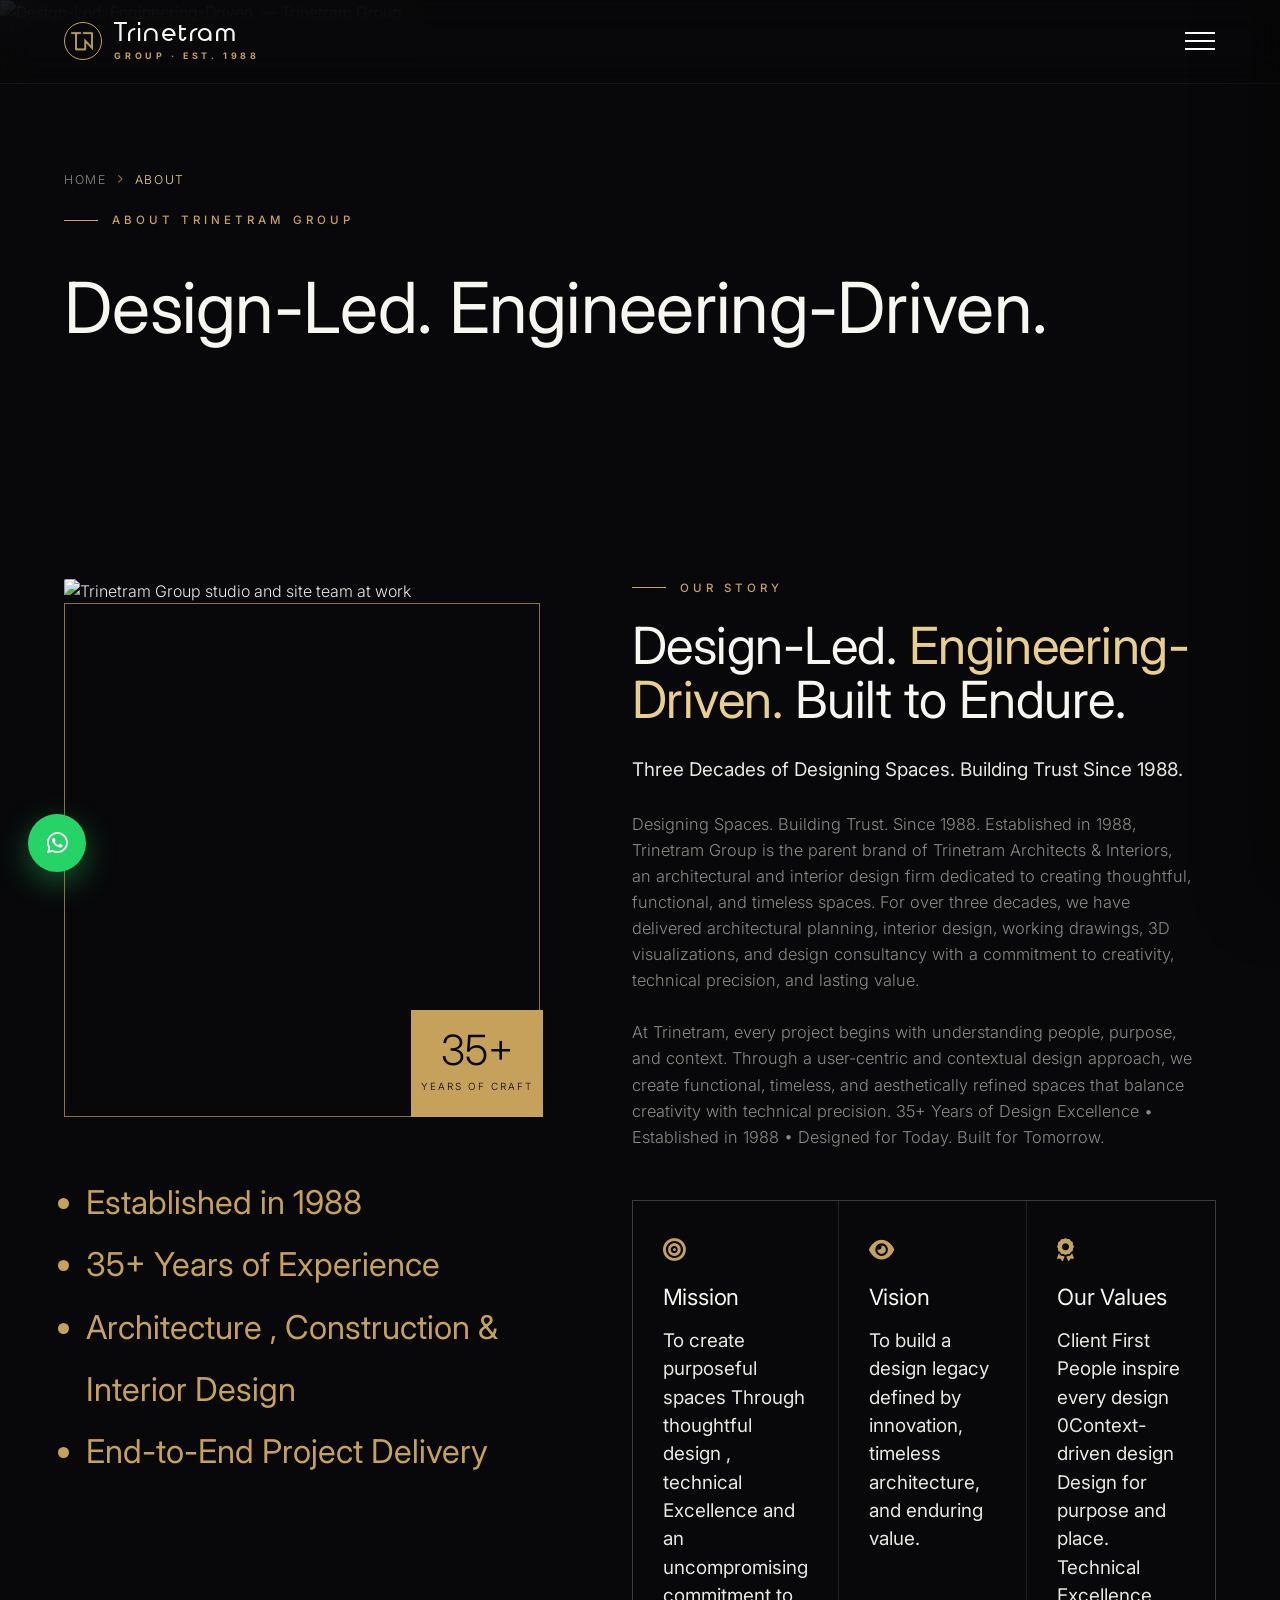
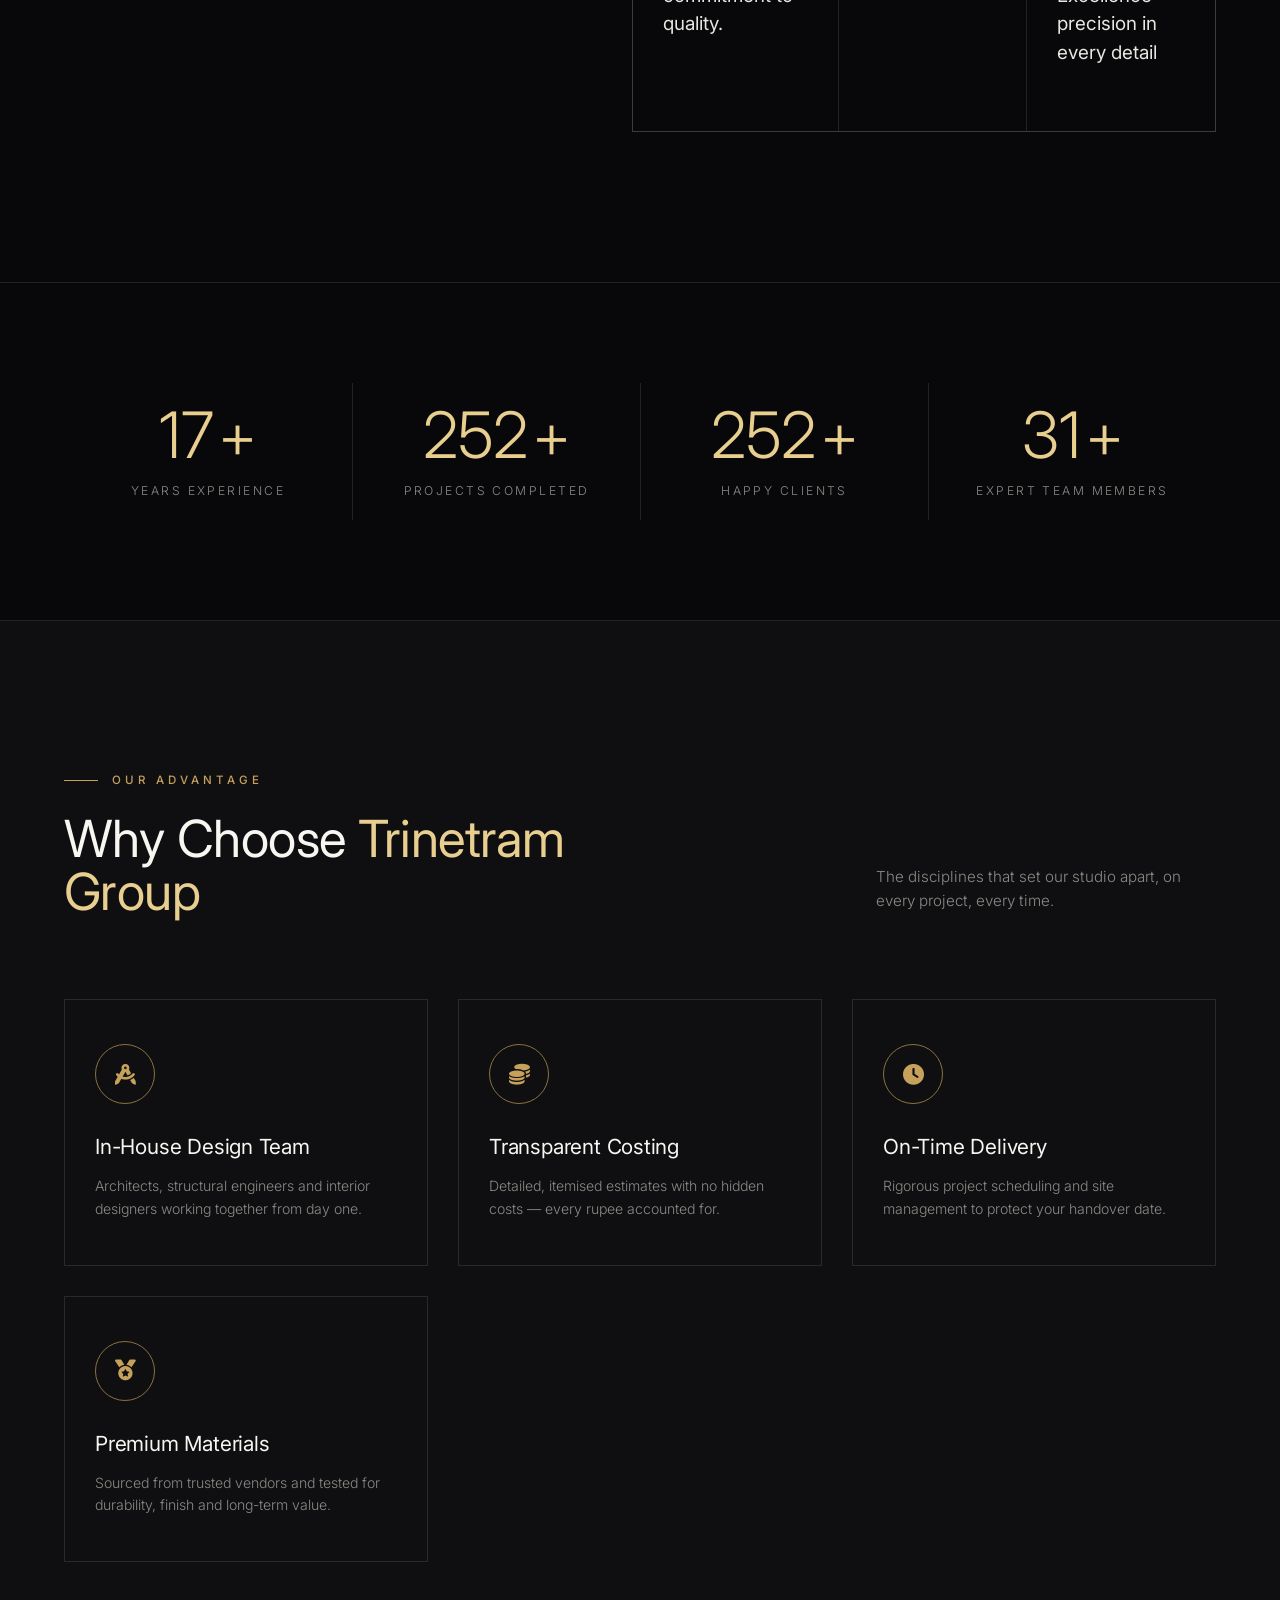
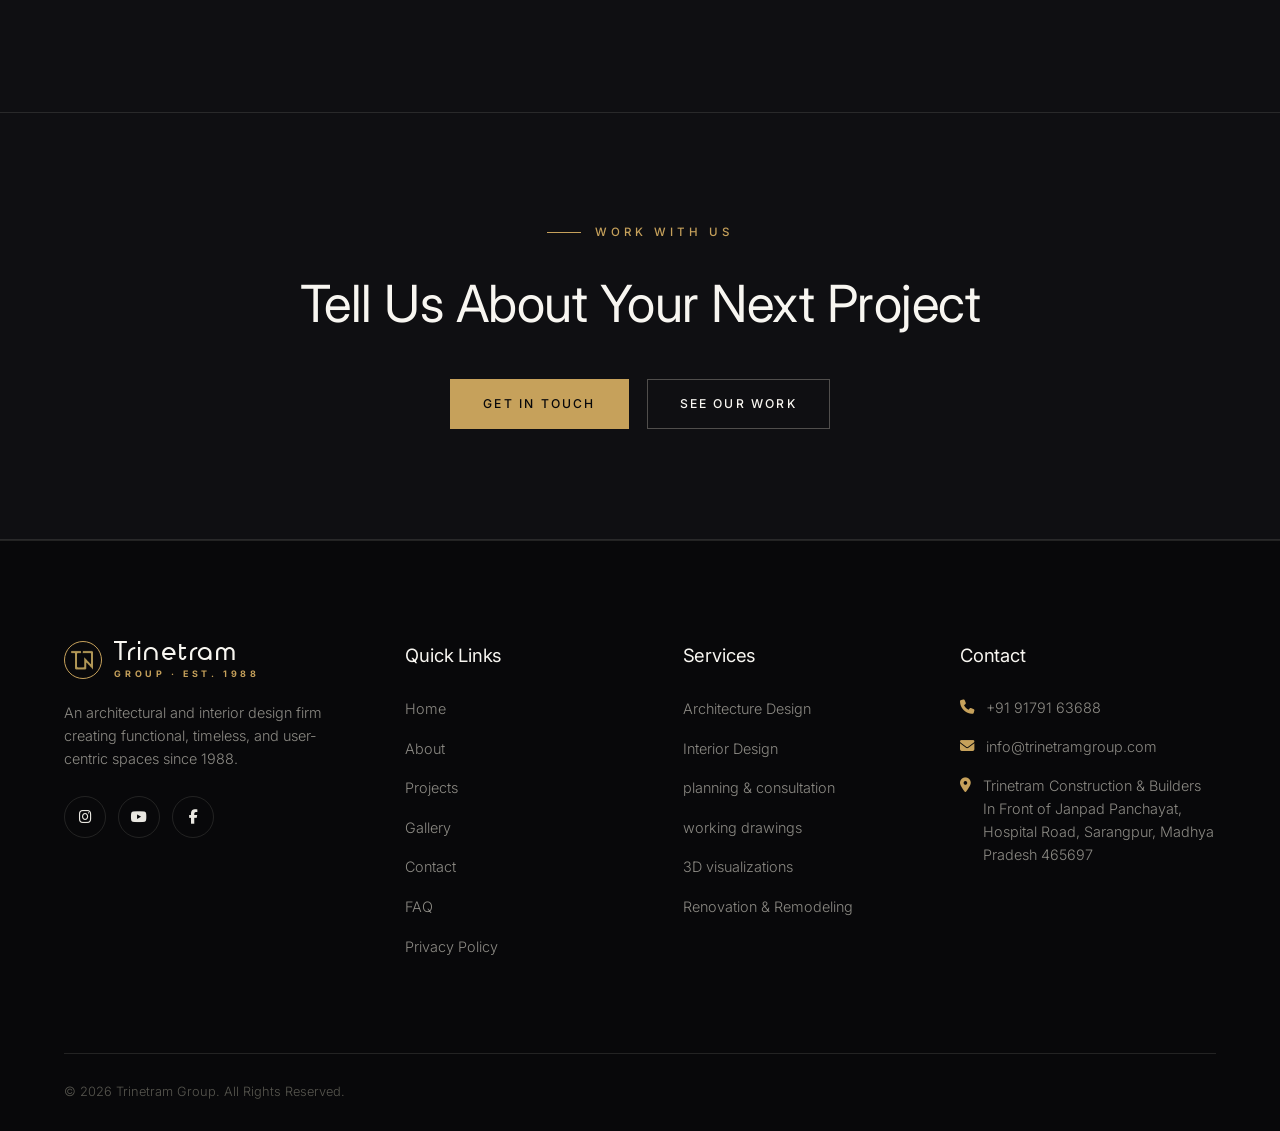
==== about.html @ c76ca91e "Add files via upload" ====
<!DOCTYPE html>
<html lang="en">
<head>
<meta charset="UTF-8">
<meta name="viewport" content="width=device-width, initial-scale=1.0">
<title>About Us — Trinetram Group</title>
<meta name="description" content="Learn about Trinetram Group's story, mission and vision — a design-build studio delivering architecture, construction and interiors across India since 1990.">
<link rel="canonical" href="https://www.trinetramgroup.com/about.html">
<link rel="preconnect" href="https://fonts.googleapis.com">
<link rel="preconnect" href="https://fonts.gstatic.com" crossorigin>
<link href="https://fonts.googleapis.com/css2?family=Inter:wght@300;400;500;600;700&display=swap" rel="stylesheet">
<link rel="stylesheet" href="https://cdnjs.cloudflare.com/ajax/libs/font-awesome/6.5.1/css/all.min.css">
<link rel="icon" type="image/png" href="images/Trinetram favicon.png">
<link rel="stylesheet" href="css/style.css">
</head>
<body>

<div class="progress-bar" id="progressBar"></div>

<!-- LOADER -->
<div id="loader">
  <div class="loader-mark"><img src="images/trinetram-logo.png" alt="Trinetram Group"></div>
  <div class="loader-bar"></div>
</div>

<!-- HEADER: logo + single burger only, per site navigation spec -->
<header id="header">
  <div class="container nav-wrap">
    <a href="index.html" class="logo">
      <span class="logo-mark"><img src="images/trinetram-logo.png" alt="Trinetram Group logo"></span>
      <span class="logo-text">Trinetram<span>Group &middot; Est. 1988</span></span>
    </a>

    <button class="burger" id="burger" aria-label="Open Menu" aria-controls="mobileSidebar" aria-expanded="false">
      <span></span><span></span><span></span>
    </button>
  </div>
</header>

<!-- RIGHT-SIDE SIDEBAR NAVIGATION (single system, used on every page) -->
<div class="sidebar-overlay" id="sidebarOverlay"></div>

<aside class="mobile-sidebar" id="mobileSidebar" aria-hidden="true">
  <div class="sidebar-header">
    <span class="sidebar-title">MENU</span>
    <button class="sidebar-close" id="sidebarClose" aria-label="Close Menu">&times;</button>
  </div>

  <nav class="sidebar-nav">
    <a href="index.html"><span>01</span>Home</a>
    <a href="about.html" class="active"><span>02</span>About</a>
    <a href="services.html"><span>03</span>Services</a>
    <a href="projects.html"><span>04</span>Projects</a>
    <a href="gallery.html"><span>05</span>Gallery</a>
    <a href="contact.html"><span>06</span>Contact</a>
  </nav>
  <li class="payment-menu-item">
    <button class="sidebar-pay-btn" onclick="openPaymentModal()">
        <span class="pay-icon">💳</span>

        <span class="pay-content">
            <strong>Pay Advance</strong>
        </span>

        <span class="pay-arrow">→</span>
    </button>
</li>

  <div class="sidebar-footer">
    <a href="tel:+919179163688"><i class="fa-solid fa-phone"></i> Call Us</a>
    <a href="https://wa.me/919179163688" target="_blank" rel="noopener"><i class="fa-brands fa-whatsapp"></i> WhatsApp</a>
    <div class="sidebar-cta">
      <a href="contact.html" class="btn btn-solid"><span>Get a Quote</span></a>
    </div>
  </div>
</aside>


<!-- PAGE BANNER -->
<section class="page-banner">
  <div class="page-banner-media"><img src="https://images.unsplash.com/photo-1600585152220-90363fe7e115?q=80&w=1800&auto=format&fit=crop" alt="Design-Led. Engineering-Driven. — Trinetram Group"></div>
  <div class="container page-banner-content">
    <div class="breadcrumb">
      <a href="index.html">Home</a> <i class="fa-solid fa-chevron-right"></i> <span class="current">About</span>
    </div>
    <div class="eyebrow">About Trinetram Group</div>
    <h1 class="page-banner-title">Design-Led. Engineering-Driven.</h1>
  </div>
</section>

<!-- ABOUT -->
<section class="about">
  <div class="container">
    <div class="about-grid">

      <!-- LEFT COLUMN -->
<div>
  <div class="about-media fade-in">
    <img src="https://images.unsplash.com/photo-1487958449943-2429e8be8625?q=80&w=1400&auto=format&fit=crop" alt="Trinetram Group studio and site team at work">
    <div class="about-media-tag">
      <span class="num">35+</span>
      <span class="lbl">Years of Craft</span>
    </div>
  </div>
<!-- ab ye box ke bahar hai, image ke neeche -->
  <div class="about-points">
    <ul>
      <li>Established in 1988</li>
      <li>35+ Years of Experience</li>
      <li>Architecture , Construction &amp;  Interior Design</li>
      <li>End-to-End Project Delivery</li>
    </ul>
  </div>
</div>

      <!-- RIGHT COLUMN : text -->
      <div class="about-copy fade-in">
        <div class="eyebrow">Our Story</div>
        <h2 class="section-title" style="margin-bottom:30px;">Design-Led. <em>Engineering-Driven.</em> Built to Endure.</h2>
        <p>Three Decades of Designing Spaces. Building Trust Since 1988.</p>
        <p>Designing Spaces. Building Trust. Since 1988.
Established in 1988, Trinetram Group is the parent brand of Trinetram Architects & Interiors, an architectural and interior design firm dedicated to creating thoughtful, functional, and timeless spaces.
For over three decades, we have delivered architectural planning, interior design, working drawings, 3D visualizations, and design consultancy with a commitment to creativity, technical precision, and lasting value.</p>
        <p>At Trinetram, every project begins with understanding people, purpose, and context. Through a user-centric and contextual design approach, we create functional, timeless, and aesthetically refined spaces that balance creativity with technical precision.
35+ Years of Design Excellence • Established in 1988 • Designed for Today. Built for Tomorrow.</p>

        <!-- yahan pehle se jo mvw-grid hai, usko chhedna nahi -->
        <div class="mvw-grid">
          <div class="mvw-card">
            <i class="fa-solid fa-bullseye"></i>
            <h4>Mission</h4>
            <p>To create purposeful spaces Through thoughtful design , technical Excellence and an uncompromising commitment to quality.</p>
          </div>
          <div class="mvw-card">
            <i class="fa-solid fa-eye"></i>
            <h4>Vision</h4>
            <p>To build a design legacy defined by innovation, timeless architecture, and enduring value.</p>
          </div>
          <div class="mvw-card">
            <i class="fa-solid fa-award"></i>
            <h4>Our Values</h4>
            <p>Client First <br>People inspire every design <br>0Context-driven design <br> Design for purpose and place. <br> Technical Excellence <br>precision in every detail</p>
          </div>
        </div>
      </div>

    </div>
  </div>
</section>
<!-- STATS -->
<section class="stats section-tight">
  <div class="container">
    <div class="stats-grid">
      <div class="stat-item"><div class="stat-num"><span class="counter" data-target="35">0</span>+</div><div class="stat-label">Years Experience</div></div>
      <div class="stat-item"><div class="stat-num"><span class="counter" data-target="500">0</span>+</div><div class="stat-label">Projects Completed</div></div>
      <div class="stat-item"><div class="stat-num"><span class="counter" data-target="500">0</span>+</div><div class="stat-label">Happy Clients</div></div>
      <div class="stat-item"><div class="stat-num"><span class="counter" data-target="65">0</span>+</div><div class="stat-label">Expert Team Members</div></div>
    </div>
  </div>
</section>


<!-- WHY CHOOSE US -->
<section class="why">
  <div class="container">
    <div class="section-head fade-in">
      <div>
        <div class="eyebrow">Our Advantage</div>
        <h2 class="section-title">Why Choose <em>Trinetram Group</em></h2>
      </div>
      <p class="section-note">The disciplines that set our studio apart, on every project, every time.</p>
    </div>
    <div class="why-grid stagger">
      <div class="why-card">
        <div class="why-icon"><i class="fa-solid fa-drafting-compass"></i></div>
        <h4>In-House Design Team</h4>
        <p>Architects, structural engineers and interior designers working together from day one.</p>
      </div>
      <div class="why-card">
        <div class="why-icon"><i class="fa-solid fa-coins"></i></div>
        <h4>Transparent Costing</h4>
        <p>Detailed, itemised estimates with no hidden costs — every rupee accounted for.</p>
      </div>
      <div class="why-card">
        <div class="why-icon"><i class="fa-solid fa-clock"></i></div>
        <h4>On-Time Delivery</h4>
        <p>Rigorous project scheduling and site management to protect your handover date.</p>
      </div>
      <div class="why-card">
        <div class="why-icon"><i class="fa-solid fa-medal"></i></div>
        <h4>Premium Materials</h4>
        <p>Sourced from trusted vendors and tested for durability, finish and long-term value.</p>
      </div>
    </div>
  </div>
</section>

<section class="cta-banner">
  <div class="container">
    <div class="eyebrow">Work With Us</div>
    <h2>Tell Us About Your Next Project</h2>
    <div class="btn-row">
      <a href="contact.html" class="btn btn-solid"><span>Get In Touch</span></a>
      <a href="projects.html" class="btn btn-ghost"><span>See Our Work</span></a>
    </div>
  </div>
</section>

<!-- FOOTER -->
<footer>
  <div class="container">
    <div class="footer-top">
      <div>
        <a href="index.html" class="logo footer-logo">
          <span class="logo-mark"><img src="images/trinetram-logo.png" alt="Trinetram Group logo"></span>
          <span class="logo-text">Trinetram<span>Group &middot; Est. 1988</span></span>
        </a>
        <div class="footer-about">
          <p>An architectural and interior design firm creating functional, timeless, and user-centric spaces since 1988.</p>
        </div>
        <div class="footer-social">
          <a href="https://instagram.com/trinetramgroup" target="_blank" class="icon-btn" aria-label="Instagram"><i class="fa-brands fa-instagram"></i></a>
          <a href="https://youtube.com/@TRINETRAMGROUP" target="_blank" class="icon-btn" aria-label="Youtube"><i class="fa-brands fa-youtube"></i></a>
          <a href="https://www.facebook.com/profile.php?id=61568954519054" target="_blank" class="icon-btn" aria-label="Facebook"><i class="fa-brands fa-facebook-f"></i></a>
        </div>
      </div>
      <div>
        <h4 class="footer-heading">Quick Links</h4>
        <ul class="footer-links">
          <li><a href="index.html">Home</a></li>
          <li><a href="about.html">About</a></li>
          <li><a href="projects.html">Projects</a></li>
          <li><a href="gallery.html">Gallery</a></li>
          <li><a href="contact.html">Contact</a></li>
          <li><a href="faq.html">FAQ</a></li>
          <li><a href="privacy-policy.html">Privacy Policy</a></li>
        </ul>
      </div>
      <div>
        <h4 class="footer-heading">Services</h4>
        <ul class="footer-links">
          <li><a href="services.html">Architecture Design</a></li>
          
          <li><a href="services.html">Interior Design</a></li>
          <li><a href="services.html">planning &  consultation</a></li>
          <li><a href="services.html">working drawings</a></li>
          <li><a href="services.html">3D visualizations</a></li>
          <li><a href="services.html">Renovation & Remodeling</a></li>
        </ul>
      </div>
      <div>
        <h4 class="footer-heading">Contact</h4>
        <ul class="footer-contact">
          <li><i class="fa-solid fa-phone"></i><span>+91 91791 63688</span></li>
          <li><i class="fa-solid fa-envelope"></i><span>info@trinetramgroup.com</span></li>
          <li><i class="fa-solid fa-location-dot"></i><span>Trinetram Construction & Builders In Front of Janpad Panchayat, Hospital Road, Sarangpur, Madhya Pradesh 465697</span></li>
        </ul>
      </div>
    </div>
    <div class="footer-bottom">
      <p>&copy; 2026 Trinetram Group. All Rights Reserved.</p>
    </div>
  </div>
</footer>

<a href="https://wa.me/919179163688" target="_blank" class="float-whatsapp" aria-label="Chat on WhatsApp"><i class="fa-brands fa-whatsapp"></i></a>
<button class="scroll-top" id="scrollTop" aria-label="Scroll to top"><i class="fa-solid fa-arrow-up"></i></button>

<!-- Payment Modal -->
<div id="paymentModal" class="payment-modal">

    <div class="payment-modal-content">

        <!-- Close Button -->
        <button
            type="button"
            class="payment-close"
            onclick="closePaymentModal()"
            aria-label="Close payment"
        >
            &times;
        </button>


        <!-- Header -->
        <div class="payment-header">

            <div class="payment-icon">
                💳
            </div>

            <h2>Pay Advance</h2>

            <p>
                Scan the QR code or use the UPI ID below
                to make your payment.
            </p>

        </div>


        <!-- QR CODE -->
        <div class="qr-payment-section">

            <h3>Scan & Pay</h3>

            <div class="qr-code-box">

                <!-- Dummy QR -->
                <img
                    src="images/payment-qr.jpeg"
                    alt="Trinetram Payment QR Code"
                >

            </div>

            <p class="qr-note">
                Scan this QR code using any UPI app
            </p>

        </div>


        <!-- UPI ID -->
        <div class="upi-payment-section">

            <label>
                UPI ID
            </label>

            <div class="upi-copy-box">

                <span id="upiId">
                    7415443353-za87@ybl
                </span>

                <button
        type="button"
        class="copy-upi-btn"
        id="copyUpiButton"
        onclick="copyUPI()"
    >
        <span class="copy-icon">📋</span>
        <span class="copy-text">Copy</span>
    </button>

</div>

<div id="copyMessage" class="copy-message">
    ✓ UPI ID copied successfully
</div>


        <!-- WhatsApp Instructions -->
        <div class="payment-whatsapp-info">

            <p>
                After completing the payment,
                please send the payment screenshot
                on WhatsApp for confirmation.
            </p>

        </div>


        <!-- WhatsApp Button -->
        <button
            type="button"
            class="whatsapp-payment-btn"
            onclick="sendPaymentScreenshot()"
        >

            <span>💬</span>

            <span>
                Send Payment Screenshot
            </span>

            <span>→</span>

        </button>


        <!-- Security -->
        <div class="payment-secure">

            🔒 Pay securely via your UPI app

        </div>

    </div>

</div>

<script src="js/script.js"></script>
</body>
</html>
---- css/style.css ----
@font-face {
  font-family: 'Time Burner';
  src: url('../font/timeburner.bold.ttf') format('truetype');
  font-weight: bold;
  font-style: normal;
  font-display: swap;
}
/* ============ TOKENS ============ */
:root{
  --black:#08080a;
  --black-2:#0f0f12;
  --black-3:#151519;
  --ink:#e9e7e1;
  --white:#f8f6f1;
  --gray:#8c8a84;
  --gray-dim:#57564f;
  --gold:#c6a15b;
  --gold-2:#e8cf8f;
  --gold-dim:#8a723f;
  --line:rgba(230,225,210,0.12);
  --serif:'Inter', sans-serif;
  --sans:'Inter', sans-serif;
  --ease:cubic-bezier(.16,.8,.24,1);
}
*{margin:0;padding:0;box-sizing:border-box;}
html{scroll-behavior:smooth;}
body{
  background:var(--black);
  color:var(--ink);
  font-family:var(--sans);
  font-weight:300;
  overflow-x:hidden;
  line-height:1.6;
}
::selection{background:var(--gold);color:var(--black);}
a{text-decoration:none;color:inherit;}
ul{list-style:none;}
img{max-width:100%;display:block;}
button{font-family:inherit;cursor:pointer;border:none;background:none;color:inherit;}
input,textarea{font-family:inherit;}

.container{max-width:1360px;margin:0 auto;padding:0 6vw;}
@media(min-width:1600px){.container{padding:0 8vw;}}

/* scrollbar */
::-webkit-scrollbar{width:15px;}
::-webkit-scrollbar-track{background:var(--black);}
::-webkit-scrollbar-thumb{background:var(--gold-dim);}

.eyebrow{
  font-family:var(--sans);
  text-transform:uppercase;
  letter-spacing:.35em;
  font-size:.72rem;
  color:var(--gold);
  font-weight:500;
  display:flex;align-items:center;gap:14px;
  margin-bottom:22px;
}
.eyebrow::before{content:'';width:34px;height:1px;background:var(--gold);display:inline-block;}

h1,h2,h3,h4{
    font-family: var(--serif);
    font-weight: 400;
    letter-spacing: -.01em;
    color: var(--white);
}
.reveal-line{overflow:hidden;}

/* ============ LOADER ============ */
#loader{
  position:fixed;inset:0;background:var(--black);z-index:9999;
  display:flex;align-items:center;justify-content:center;flex-direction:column;gap:18px;
  transition:opacity 1s var(--ease), visibility 1s var(--ease);
}
#loader.hide{opacity:0;visibility:hidden;}
.loader-mark{width: 96px;     /* Logo ka size */height: 96px;}
.loader-mark img{width: 100%;height: 100%;object-fit: contain;animation:loaderpulse 1.6s ease-in-out infinite;}
@keyframes loaderpulse {
  0%, 100% {
    opacity: .6;
    transform: scale(.96);
  }

  50% {
    opacity: 1;
    transform: scale(1.02);
  }
}
.loader-bar{width:200px;height:1px;background:var(--line);position:relative;overflow:hidden;}
.loader-bar::after{
  content:'';position:absolute;left:-100%;top:0;bottom:0;width:100%;background:var(--gold);
  animation:loadbar 1.4s var(--ease) forwards;
}
@keyframes loadbar{to{left:0;}}

/* ============ NAVBAR ============ */
header{
  position:fixed;top:0;left:0;right:0;z-index:1000;
  padding:22px 0;
  transition:all .5s var(--ease);
  background:rgba(8,8,10,0.25);
  backdrop-filter:blur(18px) saturate(140%);
  -webkit-backdrop-filter:blur(18px) saturate(140%);
  border-bottom:1px solid rgba(230,225,210,0.06);
}
header.scrolled{padding:14px 0;background:rgba(8,8,10,0.72);border-bottom:1px solid var(--line);}
.nav-wrap{display:flex;align-items:center;justify-content:space-between;}
.logo{display:flex;align-items:center;gap:12px;font-family:var(--sans);}
.logo-mark{
  width:40px;height:40px;border:1px solid var(--gold);border-radius:50%;
  display:flex;align-items:center;justify-content:center;font-size:1.1rem;color:var(--gold);letter-spacing:0;
  transition:transform .6s var(--ease);
}
.logo:hover .logo-mark{transform:(none);}
.logo-text{font-size:1.6rem;letter-spacing:.06em;color:var(--white);line-height:1;font-family:'Time Burner', sans-serif;
  font-weight: bold;
  /* baaki existing properties waisi hi rehne do */
}
.logo-text span{display:block;font-family:var(--sans);font-size:.56rem;letter-spacing:.4em;color:var(--gold);text-transform:uppercase;margin-top:4px;}

nav.primary-nav{display:flex;align-items:center;gap:44px;}
nav.primary-nav a{
  font-size:.82rem;text-transform:uppercase;letter-spacing:.15em;color:var(--ink);
  position:relative;padding:4px 0;font-weight:400;
}
nav.primary-nav a::after{
  content:'';position:absolute;bottom:0;left:0;width:0;height:1px;background:var(--gold);transition:width .4s var(--ease);
}
nav.primary-nav a:hover::after,nav.primary-nav a.active::after{width:100%;}
nav.primary-nav a:hover{color:var(--gold-2);}

.nav-cta{display:flex;align-items:center;gap:14px;}
.btn{
  display:inline-flex;align-items:center;justify-content:center;gap:10px;
  padding:14px 32px;font-size:.76rem;text-transform:uppercase;letter-spacing:.18em;font-weight:500;
  border:1px solid var(--gold);color:var(--white);position:relative;overflow:hidden;transition:color .5s var(--ease);
}
.btn span{position:relative;z-index:2;}
.btn::before{
  content:'';position:absolute;inset:0;background:var(--gold);transform:translateX(-101%);transition:transform .5s var(--ease);z-index:1;
}
.btn:hover{color:var(--black);}
.btn:hover::before{transform:translateX(0);}
.btn-solid{background:var(--gold);color:var(--black);}
.btn-solid::before{background:var(--white);}
.btn-solid:hover{color:var(--black);}
.btn-ghost{border-color:rgba(230,225,210,.3);}
.btn-ghost::before{background:transparent;}
.btn-ghost:hover{border-color:var(--gold);color:var(--gold-2);}
.btn-ghost:hover::before{transform:none;}

.icon-btn{
  width:42px;height:42px;border-radius:50%;border:1px solid var(--line);
  display:flex;align-items:center;justify-content:center;font-size:.9rem;color:var(--ink);
  transition:all .4s var(--ease);
}
.icon-btn:hover{border-color:var(--gold);color:var(--gold);transform:translateY(-3px);}
.icon-btn.whatsapp:hover{border-color:#25D366;color:#25D366;}

.burger{
  display:flex;
  flex-direction:column;
  gap:6px;
  width:30px;
  z-index:2001;
  cursor:pointer;
}

/* ============ MOBILE SIDEBAR ============ */

.mobile-sidebar{
  position:fixed;
  top:0;
  right:0;

  width:min(380px, 88vw);

  /* Full visible viewport */
  height:100vh;
  height:100dvh;

  background:var(--black);
  z-index:2000;

  transform:translateX(100%);
  transition:transform .6s var(--ease);

  display:flex;
  flex-direction:column;

  /* IMPORTANT */
  box-sizing:border-box;

  /* Sidebar scroll */
  overflow-y:auto;
  overflow-x:hidden;

  padding:30px 30px 40px;

  box-shadow:-20px 0 60px rgba(0,0,0,.35);

  /* Smooth scrolling on mobile */
  -webkit-overflow-scrolling:touch;

  /* Firefox */
  scrollbar-width:thin;
}

.mobile-sidebar.open{
  transform:translateX(0);
}


/* Overlay */

.sidebar-overlay{
  position:fixed;
  inset:0;
  background:rgba(0,0,0,.65);
  backdrop-filter:blur(5px);
  -webkit-backdrop-filter:blur(5px);

  z-index:1999;

  opacity:0;
  visibility:hidden;

  transition:opacity .5s ease,
             visibility .5s ease;
}

.sidebar-overlay.open{
  opacity:1;
  visibility:visible;
}


/* Sidebar Header */

.sidebar-header{
  display:flex;
  align-items:center;
  justify-content:space-between;

  padding-bottom:25px;
  border-bottom:1px solid var(--line);
}

.sidebar-title{
  font-size:.7rem;
  letter-spacing:.25em;
  color:var(--gold);
}

.sidebar-close{
  width:42px;
  height:42px;

  border:1px solid var(--line);
  border-radius:50%;

  color:var(--white);
  font-size:1.7rem;

  display:flex;
  align-items:center;
  justify-content:center;

  cursor:pointer;

  transition:all .4s var(--ease);
}

.sidebar-close:hover{
  border-color:var(--gold);
  color:var(--gold);
  transform:rotate(90deg);
}


/* Sidebar Navigation */

.sidebar-nav{
  display:flex;
  flex-direction:column;

  margin-top:35px;
}

.sidebar-nav a{
  display:flex;
  align-items:center;
  gap:18px;

  padding:18px 0;

  border-bottom:1px solid var(--line);

  color:var(--ink);

  font-size:.9rem;
  letter-spacing:.14em;
  text-transform:uppercase;

  transition:all .4s var(--ease);
}

.sidebar-nav a span{
  font-size:.65rem;
  color:var(--gold);
  min-width:25px;
}

.sidebar-nav a:hover{
  color:var(--gold);
  padding-left:8px;
}

.sidebar-nav a.active{
  color:var(--gold);
}


/* Sidebar Footer */

.sidebar-footer{
  margin-top:30px;

  display:flex;
  flex-direction:column;
  gap:16px;

  padding-top:25px;
  padding-bottom:10px;

  border-top:1px solid var(--line);
}

.sidebar-footer a{
  display:flex;
  align-items:center;
  gap:12px;

  color:var(--ink);

  font-size:.75rem;
  letter-spacing:.12em;
  text-transform:uppercase;
}

.sidebar-footer a:hover{
  color:var(--gold);
}


/* ============ MOBILE ============ */

@media(max-width:600px){

  .mobile-sidebar{
    width:88vw;
    max-width:360px;

    padding:25px 22px 35px;
  }

  .sidebar-nav{
    margin-top:25px;
  }

  .sidebar-nav a{
    padding:16px 0;
  }

  .sidebar-footer{
    margin-top:25px;
    padding-bottom:15px;
  }

}
/* ============ HERO ============ */
.hero{
  position:relative;
  min-height:100vh;
  display:flex;
  align-items:flex-end;
  overflow:hidden;
  background:var(--black);
}
.hero-media{position:absolute;inset:0;z-index:0;}
.hero-media img{width:100%;height:100%;object-fit:cover;opacity:.55;transform:scale(1.15);animation:heroZoom 12s var(--ease) forwards;}
@keyframes heroZoom{to{transform:scale(1);}}
.hero-media::after{
  content:'';position:absolute;inset:0;
  background:linear-gradient(180deg,rgba(8,8,10,.55) 0%,rgba(8,8,10,.35) 40%,rgba(8,8,10,.95) 100%);
}
.hero-content{position:relative;z-index:2;width:100%;padding-bottom:9vh;}
.hero-top{display:flex;justify-content:space-between;align-items:flex-end;gap:40px;flex-wrap:wrap;}
.hero-title{
  font-size:clamp(2.6rem,7.4vw,6.6rem);line-height:1.20;color:var(--white);font-weight:400;letter-spacing:-.01em;
}
.hero-title em{font-style:italic;color:var(--gold-2);font-weight:300;}
.hero-title em {
  font-style: normal;
  color: var(--gold-2);
}
.hero-title .line{display:block;overflow:hidden;}
.hero-title .line span{display:inline-block;transform:translateY(110%);animation:riseUp 1.1s var(--ease) forwards;}
.hero-title .line:nth-child(1) span{animation-delay:.3s;}
.hero-title .line:nth-child(2) span{animation-delay:.5s;}
.hero-title .line:nth-child(3) span{animation-delay:.7s;}
@keyframes riseUp{to{transform:translateY(0);}}

.hero-desc{max-width:300px;font-size:1rem;color:var(--gray);font-weight:300;margin-right:5px;position: relative;top:-260px;animation:fadeUp 1s var(--ease) .9s forwards;}
@keyframes fadeUp{from{opacity:0;transform:translateY(20px);}to{opacity:1;transform:translateY(0);}}

.hero-bottom{display:flex;justify-content:space-between;align-items:center;margin-top:64px;flex-wrap:wrap;gap:30px;
  opacity:0;animation:fadeUp 1s var(--ease) 1.1s forwards;}
.hero-btns{display:flex;gap:18px;flex-wrap:wrap;}

.scroll-indicator{display:flex;align-items:center;gap:14px;color:var(--gray);font-size:.72rem;text-transform:uppercase;letter-spacing:.25em;}
.scroll-line{width:1px;height:52px;background:var(--line);position:relative;overflow:hidden;}
.scroll-line::after{content:'';position:absolute;top:-100%;left:0;width:100%;height:100%;background:var(--gold);animation:scrollDown 2.2s ease-in-out infinite;}
@keyframes scrollDown{0%{top:-100%;}50%{top:0;}100%{top:100%;}}

.hero-eyebrow{display:flex;align-items:center;gap:14px;color:var(--gold);text-transform:uppercase;letter-spacing:.35em;font-size:.72rem;margin-bottom:26px;
  opacity:0;animation:fadeUp 1s var(--ease) .1s forwards;}
.hero-eyebrow::before{content:'';width:34px;height:1px;background:var(--gold);}

/* marquee ticker - signature element */
.ticker-wrap{
  border-top:1px solid var(--line);border-bottom:1px solid var(--line);
  background:var(--black-2);padding:22px 0;overflow:hidden;position:relative;
}
.ticker{display:flex;white-space:nowrap;}
.ticker span{
  font-family:var(--sans);font-size:1.5rem;color:var(--gray-dim);padding:0 2.4rem;display:flex;align-items:center;gap:2.4rem;
  text-transform:uppercase;letter-spacing:.01em;
}
.ticker span i{color:var(--gold);font-size:.9rem;}
.ticker span.gold{color:var(--gold-2);font-style:italic;}
@keyframes tickerMove{from{transform:translateX(0);}to{transform:translateX(-50%);}}

/* ============ SECTION GENERAL ============ */
section{position:relative;padding:150px 0;}
.section-tight{padding:110px 0;}
.section-head{display:flex;justify-content:space-between;align-items:flex-end;gap:40px;margin-bottom:80px;flex-wrap:wrap;}
.section-title{font-size:clamp(2.2rem,4.4vw,3.6rem);max-width:620px;}
.section-title em{font-style:normal;color:var(--gold-2);}
.section-note{max-width:340px;color:var(--gray);font-size:.95rem;font-weight:300;padding-bottom:6px;}

.fade-in{opacity:0;transform:translateY(50px);transition:opacity 1s var(--ease),transform 1s var(--ease);}
.fade-in.in-view{opacity:1;transform:translateY(0);}
.stagger > *{opacity:0;transform:translateY(40px);transition:opacity .9s var(--ease),transform .9s var(--ease);}
.stagger.in-view > *{opacity:1;transform:translateY(0);}
.stagger.in-view > *:nth-child(1){transition-delay:.05s;}
.stagger.in-view > *:nth-child(2){transition-delay:.15s;}
.stagger.in-view > *:nth-child(3){transition-delay:.25s;}
.stagger.in-view > *:nth-child(4){transition-delay:.35s;}
.stagger.in-view > *:nth-child(5){transition-delay:.45s;}
.stagger.in-view > *:nth-child(6){transition-delay:.55s;}

/* ============ ABOUT ============ */
.about{background:var(--black);}
.about-grid{display:grid;grid-template-columns:.85fr 1.15fr;gap:80px;align-items:flex-start;}
.about-media{position:relative;}
.about-media img{width:100%;height:640px;object-fit:cover;border-radius:2px;}
.about-media-tag{
  position:absolute;bottom:-1px;right:-1px;background:var(--gold);color:var(--black);padding:20px 10px;
  font-family:var(--serif);text-align:center;
}
.about-media-tag .num{font-size:2.6rem;line-height:1;display:block;}
.about-media-tag .lbl{font-family:var(--sans);font-size:.62rem;text-transform:uppercase;letter-spacing:.2em;margin-top:6px;}
.about-media::before{
  content:'';position:absolute;top:24px;left:-0.09px;right:2px;bottom:-1px;border:1px solid var(--gold-dim);z-index:-1;
}
.about-copy p{color:var(--gray);font-weight:300;margin-bottom:26px;font-size:1.02rem;max-width:560px;}
.about-copy p:first-of-type{color:var(--ink);font-size:1.18rem;font-family:var(--serif);font-weight:400;line-height:1.5;}
.about-points {
  margin-top: 55px;           /* image ke neeche gap */
}

.about-points ul {
  padding-left: 22px;
  list-style-type: disc;
}

.about-points li {
  font-family:var(--serif);
  color: var(--gold);
  font-size: 2.05rem;         /* size bada, pehle 0.95 tha */
  line-height: 1.9;
  font-weight: 400;           /* thoda bold feel ke liye */
}
.mvw-grid{display:grid;grid-template-columns:repeat(3,1fr);gap:1px;background:var(--line);margin-top:50px;border:1px solid var(--line);}
.mvw-card{background:var(--black);padding:38px 30px;}
.mvw-card i{color:var(--gold);font-size:1.4rem;margin-bottom:18px;display:block;}
.mvw-card h4{font-size:1.4rem;margin-bottom:12px;}
.mvw-card p{color:var(--gray);font-size:.9rem;font-weight:300;}


/* ============ SERVICES ============ */
.services{background:var(--black-2);}
.service-grid{display:grid;grid-template-columns:repeat(3,1fr);gap:1px;background:var(--line);border:1px solid var(--line);}
.service-card{
  background:var(--black-2);padding:56px 42px;position:relative;overflow:hidden;transition:background .5s var(--ease);
  min-height:340px;display:flex;flex-direction:column;justify-content:space-between;
}
.service-card::before{
  content:'';position:absolute;inset:0;background:linear-gradient(160deg,rgba(198,161,91,.14),transparent 60%);
  opacity:0;transition:opacity .5s var(--ease);
}
.service-card:hover::before{opacity:1;}
.service-card:hover{background:var(--black-3);}
.service-num{font-family:var(--sans);font-size:.9rem;color:var(--gold-dim);letter-spacing:.1em;}
.service-icon{font-size:1.8rem;color:var(--gold);margin:22px 0 20px;transition:transform .5s var(--ease);}
.service-card:hover .service-icon{transform:translateY(-6px);}
.service-card h3{font-size:1.65rem;margin-bottom:14px;}
.service-card p{color:var(--gray);font-size:.92rem;font-weight:300;margin-bottom:26px;}
.service-link{font-size:.72rem;text-transform:uppercase;letter-spacing:.18em;color:var(--gold-2);display:inline-flex;align-items:center;gap:10px;position:relative;z-index:2;}
.service-link i{transition:transform .4s var(--ease);}
.service-card:hover .service-link i{transform:translateX(6px);}

/* ============ PROJECTS ============ */
.projects{background:var(--black);}
.project-filter{display:flex;gap:10px;flex-wrap:wrap;margin-bottom:60px;}
.filter-btn{
  padding:10px 22px;font-size:.72rem;text-transform:uppercase;letter-spacing:.16em;
  border:1px solid var(--line);color:var(--gray);transition:all .4s var(--ease);
}
.filter-btn.active,.filter-btn:hover{border-color:var(--gold);color:var(--gold-2);}

.project-grid{display:grid;grid-template-columns:repeat(3,1fr);gap:34px;}
.project-card{position:relative;overflow:hidden;cursor:pointer;}
.project-img{height:420px;overflow:hidden;position:relative;}
.project-img img{width:100%;height:100%;object-fit:cover;transition:transform 1s var(--ease);}
.project-card:hover .project-img img{transform:scale(1.12);}
.project-img::after{content:'';position:absolute;inset:0;background:linear-gradient(180deg,transparent 30%,rgba(8,8,10,.92) 100%);}
.project-info{position:absolute;left:0;right:0;bottom:0;padding:30px 28px;z-index:2;}
.project-cat{font-size:.66rem;text-transform:uppercase;letter-spacing:.2em;color:var(--gold);margin-bottom:8px;display:block;}
.project-info h3{font-size:1.55rem;margin-bottom:6px;}
.project-loc{color:var(--gray);font-size:.85rem;display:flex;align-items:center;gap:8px;margin-bottom:16px;}
.project-view{
  display:inline-flex;align-items:center;gap:10px;font-size:.7rem;text-transform:uppercase;letter-spacing:.16em;color:var(--white);
  border-bottom:1px solid var(--gold);padding-bottom:6px;opacity:0;transform:translateY(10px);transition:all .5s var(--ease);
}
.project-card:hover .project-view{opacity:1;transform:translateY(0);}

/* ============ GALLERY (masonry + lightbox) ============ */
.gallery{background:var(--black-2);}
.masonry{column-count:3;column-gap:22px;}
.masonry-item{break-inside:avoid;margin-bottom:22px;position:relative;overflow:hidden;cursor:zoom-in;}
.masonry-item img{width:100%;display:block;transition:transform .8s var(--ease),filter .5s ease;}
.masonry-item:hover img{transform:scale(1.06);}
.masonry-item::after{
  content:'\f00e';font-family:'Font Awesome 6 Free';font-weight:900;position:absolute;inset:0;
  display:flex;align-items:center;justify-content:center;color:var(--gold-2);font-size:1.3rem;
  background:rgba(8,8,10,0);opacity:0;transition:all .4s var(--ease);
}
.masonry-item:hover::after{opacity:1;background:rgba(8,8,10,.45);}

.lightbox{position:fixed;inset:0;background:rgba(6,6,7,.96);z-index:2000;display:none;align-items:center;justify-content:center;padding:5vw;}
.lightbox.open{display:flex;}
.lightbox img{max-width:100%;max-height:86vh;object-fit:contain;border:1px solid var(--line);}
.lightbox-close,.lightbox-nav{
  position:absolute;color:var(--white);font-size:1.4rem;width:52px;height:52px;border:1px solid var(--line);border-radius:50%;
  display:flex;align-items:center;justify-content:center;transition:all .3s var(--ease);
}
.lightbox-close:hover,.lightbox-nav:hover{border-color:var(--gold);color:var(--gold);}
.lightbox-close{top:30px;right:30px;}
.lightbox-nav.prev{left:30px;top:50%;transform:translateY(-50%);}
.lightbox-nav.next{right:30px;top:50%;transform:translateY(-50%);}

/* ============ STATS ============ */
.stats{background:var(--black);border-top:1px solid var(--line);border-bottom:1px solid var(--line);padding:100px 0;}
.stats-grid{display:grid;grid-template-columns:repeat(4,1fr);}
.stat-item{text-align:center;padding:20px;border-left:1px solid var(--line);}
.stat-item:first-child{border-left:none;}
.stat-num{font-family:var(--sans);font-size:clamp(2.6rem,5vw,4.2rem);color:var(--gold-2);line-height:1;display:flex;justify-content:center;align-items:baseline;gap:4px;}
.stat-label{margin-top:14px;font-size:.76rem;text-transform:uppercase;letter-spacing:.2em;color:var(--gray);}

/* ============ WHY CHOOSE US ============ */
.why{background:var(--black-2);}
.why-grid{display:grid;grid-template-columns:repeat(4,1fr);gap:30px;}
.why-card{padding:44px 30px;border:1px solid var(--line);text-align:left;transition:all .5s var(--ease);position:relative;}
.why-card:hover{border-color:var(--gold-dim);transform:translateY(-10px);background:var(--black-3);}
.why-icon{
  width:60px;height:60px;border-radius:50%;border:1px solid var(--gold-dim);display:flex;align-items:center;justify-content:center;
  font-size:1.3rem;color:var(--gold);margin-bottom:26px;transition:all .5s var(--ease);
}
.why-card:hover .why-icon{background:var(--gold);color:var(--black);transform:rotate(-8deg) scale(1.05);}
.why-card h4{font-size:1.3rem;margin-bottom:12px;}
.why-card p{color:var(--gray);font-size:.88rem;font-weight:300;}

/* ============ TESTIMONIALS ============ */
.testimonials{background:var(--black);}
.testi-track-wrap{overflow:hidden;}
.testi-track{display:flex;gap:30px;transition:transform .7s var(--ease);}
.testi-card{
  min-width:calc(33.333% - 20px);background:var(--black-2);border:1px solid var(--line);padding:46px 40px;
  display:flex;flex-direction:column;justify-content:space-between;min-height:340px;
}
.testi-stars{color:var(--gold);letter-spacing:4px;margin-bottom:24px;font-size:.9rem;}
.testi-quote{font-family:var(--sans);font-size:1.25rem;line-height:1.55;color:var(--ink);font-style:italic;margin-bottom:30px;}
.testi-person{display:flex;align-items:center;gap:16px;}
.testi-avatar{width:52px;height:52px;border-radius:50%;overflow:hidden;border:1px solid var(--gold-dim);}
.testi-avatar img{width:100%;height:100%;object-fit:cover;}
.testi-name{font-size:.95rem;color:var(--white);}
.testi-role{font-size:.76rem;color:var(--gray);}
.testi-controls{display:flex;gap:14px;justify-content:center;margin-top:50px;}

/* ============ CONTACT ============ */
.contact{background:var(--black-2);}
.contact-grid{display:grid;grid-template-columns:.9fr 1.1fr;gap:70px;}
.contact-info-card{border:1px solid var(--line);padding:44px;}
.contact-info-card h3{font-size:1.7rem;margin-bottom:30px;}
.contact-line{display:flex;gap:18px;padding:20px 0;border-bottom:1px solid var(--line);}
.contact-line:last-of-type{border-bottom:none;}
.contact-line i{color:var(--gold);font-size:1.1rem;margin-top:3px;}
.contact-line h5{font-size:.72rem;text-transform:uppercase;letter-spacing:.15em;color:var(--gray);margin-bottom:6px;}
.contact-line p{color:var(--ink);font-size:.98rem;}
.contact-form{border:1px solid var(--line);padding:50px;}
.form-row{display:grid;grid-template-columns:1fr 1fr;gap:24px;}
.form-group{margin-bottom:26px;position:relative;}
.form-group label{display:block;font-size:.7rem;text-transform:uppercase;letter-spacing:.16em;color:var(--gray);margin-bottom:10px;}
.form-group input,.form-group select,.form-group textarea{
  width:100%;background:transparent;border:none;border-bottom:1px solid var(--line);color:var(--white);padding:10px 2px;
  font-size:.98rem;font-weight:300;transition:border-color .4s var(--ease);
}
.form-group select option{background:var(--black-2);}
.form-group input:focus,.form-group select:focus,.form-group textarea:focus{outline:none;border-color:var(--gold);}
.form-group textarea{resize:none;height:100px;}
.whatsapp-cta{
  margin-top:8px;display:flex;align-items:center;gap:16px;padding:20px 24px;border:1px solid rgba(37,211,102,.35);
}
.whatsapp-cta i{font-size:1.6rem;color:#25D366;}
.whatsapp-cta p{font-size:.85rem;color:var(--gray);}
.whatsapp-cta a{color:#25D366;font-weight:400;}

/* ============ FOOTER ============ */
footer{background:var(--black);border-top:1px solid var(--line);padding:100px 0 0;}
.footer-top{display:grid;grid-template-columns:1.4fr 1fr 1fr 1.2fr;gap:60px;padding-bottom:80px;}
.footer-logo{margin-bottom:22px;}
.footer-about p{color:var(--gray);font-size:.9rem;font-weight:300;margin-bottom:26px;max-width:300px;}
.footer-social{display:flex;gap:12px;}
.footer-heading{font-family:var(--serif);font-size:1.15rem;color:var(--white);margin-bottom:26px;}
.footer-links li{margin-bottom:14px;}
.footer-links a{color:var(--gray);font-size:.9rem;transition:all .3s var(--ease);}
.footer-links a:hover{color:var(--gold-2);padding-left:6px;}
.footer-contact li{color:var(--gray);font-size:.9rem;margin-bottom:16px;display:flex;gap:12px;}
.footer-contact i{color:var(--gold);margin-top:4px;}
.footer-bottom{
  border-top:1px solid var(--line);padding:28px 0;display:flex;justify-content:space-between;align-items:center;
  color:var(--gray-dim);font-size:.8rem;flex-wrap:wrap;gap:14px;
}
.footer-bottom a{color:var(--gray-dim);}
.footer-bottom a:hover{color:var(--gold);}

/* ============ FLOATING ============ */
.float-whatsapp{
  position:fixed;bottom:28px;left:28px;z-index:500;width:58px;height:58px;border-radius:50%;background:#25D366;
  display:flex;align-items:center;justify-content:center;color:#fff;font-size:1.5rem;box-shadow:0 10px 30px rgba(37,211,102,.4);
  animation:pulse 2.4s infinite;
}
@keyframes pulse{0%{box-shadow:0 0 0 0 rgba(37,211,102,.5);}70%{box-shadow:0 0 0 16px rgba(37,211,102,0);}100%{box-shadow:0 0 0 0 rgba(37,211,102,0);}}

.scroll-top{
  position:fixed;bottom:28px;right:28px;z-index:500;width:52px;height:52px;border-radius:50%;border:1px solid var(--gold);
  display:flex;align-items:center;justify-content:center;color:var(--gold);background:rgba(8,8,10,.6);backdrop-filter:blur(10px);
  opacity:0;visibility:hidden;transform:translateY(10px);transition:all .4s var(--ease);
}
.scroll-top.show{opacity:1;visibility:visible;transform:translateY(0);}
.scroll-top:hover{background:var(--gold);color:var(--black);}

/* progress bar */
.progress-bar{position:fixed;top:0;left:0;height:2px;background:var(--gold);z-index:1002;width:0%;transition:width .1s linear;}

/* ============ RESPONSIVE ============ */
@media(max-width:1100px){
  .about-grid{grid-template-columns:1fr;gap:60px;}
  .about-media img{height:460px;}
  .service-grid{grid-template-columns:repeat(2,1fr);}
  .project-grid{grid-template-columns:repeat(2,1fr);}
  .why-grid{grid-template-columns:repeat(2,1fr);}
  .stats-grid{grid-template-columns:repeat(2,1fr);}
  .stat-item:nth-child(3){border-left:none;}
  .masonry{column-count:2;}
  .testi-card{min-width:calc(50% - 15px);}
  .contact-grid{grid-template-columns:1fr;}
  .footer-top{grid-template-columns:1fr 1fr;}
}
@media(max-width:860px){
  nav.primary-nav,.nav-cta{display:none;}
  .burger{display:flex;}
  .hero-top{flex-direction:column;align-items:flex-start;}
  .service-grid,.why-grid{grid-template-columns:1fr;}
  .project-grid{grid-template-columns:1fr;}
  .mvw-grid{grid-template-columns:1fr;}
  .form-row{grid-template-columns:1fr;}
  .masonry{column-count:2;}
  .testi-card{min-width:100%;}
  .contact-form{padding:34px 26px;}
  .footer-top{grid-template-columns:1fr;gap:44px;}
  section{padding:100px 0;}
  .section-head{margin-bottom:50px;}
}
@media(max-width:520px){
  .masonry{column-count:1;}
  .stats-grid{grid-template-columns:repeat(2,1fr);}
  .stat-item{border-left:none;border-top:1px solid var(--line);padding-top:24px;}
  .stat-item:first-child,.stat-item:nth-child(2){border-top:none;}
  .about-media-tag{padding:18px 20px;}
  .about-media-tag .num{font-size:1.9rem;}
  .container{padding:0 24px;}
  .contact-info-card,.contact-form{padding:28px 22px;}
}

/* focus visibility */
a:focus-visible,button:focus-visible,input:focus-visible,textarea:focus-visible{outline:2px solid var(--gold);outline-offset:3px;}
@media(prefers-reduced-motion:reduce){*{animation-duration:.001ms !important;transition-duration:.001ms !important;}}

/* ============ INTERNAL PAGE BANNER ============ */
.page-banner{
  position:relative;min-height:44vh;display:flex;align-items:flex-end;overflow:hidden;background:var(--black);
  padding-top:170px;padding-bottom:64px;
}
.page-banner-media{position:absolute;inset:0;z-index:0;}
.page-banner-media img{width:100%;height:100%;object-fit:cover;opacity:.32;}
.page-banner-media::after{
  content:'';position:absolute;inset:0;
  background:linear-gradient(180deg,rgba(8,8,10,.55) 0%,rgba(8,8,10,.45) 40%,rgba(8,8,10,.98) 100%);
}
.page-banner-content{position:relative;z-index:2;}
.breadcrumb{display:flex;align-items:center;gap:10px;font-size:.76rem;letter-spacing:.14em;text-transform:uppercase;color:var(--gray);margin-bottom:22px;}
.breadcrumb a{color:var(--gray);transition:color .3s var(--ease);}
.breadcrumb a:hover{color:var(--gold);}
.breadcrumb i{font-size:.55rem;color:var(--gold-dim);}
.breadcrumb .current{color:var(--gold-2);}
.page-banner-title{font-size:clamp(2.3rem,5.6vw,4.4rem);}

/* ============ CTA BANNER ============ */
.cta-banner{background:var(--black-2);border-top:1px solid var(--line);border-bottom:1px solid var(--line);padding:110px 0;text-align:center;}
.cta-banner .eyebrow{justify-content:center;}
.cta-banner h2{font-size:clamp(2rem,4vw,3.2rem);max-width:760px;margin:0 auto 34px;}
.cta-banner .btn-row{display:flex;justify-content:center;gap:18px;flex-wrap:wrap;}

/* ============ PREVIEW SECTION "VIEW ALL" ROW ============ */
.view-all-row{display:flex;justify-content:center;margin-top:56px;}

/* ============ SIDEBAR CTA BUTTON ============ */
.sidebar-cta{margin-top:16px;}
.sidebar-cta .btn{width:100%;padding:15px 20px;}

/* ============ NAV-CTA REMOVED FROM HEADER (kept minimal utility class) ============ */
.nav-cta{display:none !important;}
/* BURGER BUTTON - TEST */
.burger {
    display: flex !important;
    width: 32px;
    height: 32px;
    padding: 0;
    margin: 0;
    border: 0;
    background: transparent;
    flex-direction: column;
    justify-content: center;
    align-items: center;
    gap: 6px;
    cursor: pointer;
    position: relative;
    z-index: 99999;
}

.burger span {
    display: block !important;
    width: 30px;
    height: 2px;
    background: #ffffff;
    opacity: 1;
    visibility: visible;
}
/* =====================================================
   PROJECT DETAILS MODAL
   ===================================================== */

.project-modal {
    position: fixed;
    inset: 0;
    z-index: 99999;

    display: none;
    align-items: center;
    justify-content: center;

    padding: 30px;
}

.project-modal.active {
    display: flex;
}


/* DARK BACKGROUND */

.project-modal-overlay {
    position: absolute;
    inset: 0;

    background: rgba(0, 0, 0, 0.82);

    backdrop-filter: blur(8px);
}


/* MODAL */

.project-modal-box {
    position: relative;
    z-index: 2;

    width: min(1050px, 95vw);
    max-height: 92vh;

    overflow-y: auto;

    background: #111;

    border: 1px solid rgba(255,255,255,0.12);

    box-shadow: 0 30px 100px rgba(0,0,0,0.6);
}


/* CLOSE */

.project-modal-close {
    position: absolute;

    top: 15px;
    right: 15px;

    z-index: 10;

    width: 42px;
    height: 42px;

    border: 1px solid rgba(255,255,255,0.25);
    border-radius: 50%;

    background: rgba(0,0,0,0.65);

    color: #fff;

    cursor: pointer;

    font-size: 18px;
}


/* MAIN IMAGE */

.project-main-image {
    position: relative;

    width: 100%;
    height: 560px;

    background: #050505;
}


.project-main-image img {
    width: 100%;
    height: 100%;

    object-fit: cover;

    display: block;
}


/* ARROWS */

.project-arrow {
    position: absolute;

    top: 50%;
    transform: translateY(-50%);

    width: 50px;
    height: 50px;

    border: 1px solid rgba(255,255,255,0.3);
    border-radius: 50%;

    background: rgba(0,0,0,0.6);

    color: #fff;

    cursor: pointer;

    font-size: 16px;

    display: flex;
    align-items: center;
    justify-content: center;
}


.project-arrow-left {
    left: 20px;
}


.project-arrow-right {
    right: 20px;
}


.project-arrow:hover {
    background: rgba(255,255,255,0.15);
}


/* THUMBNAILS */

.project-gallery-thumbnails {
    display: flex;

    gap: 10px;

    padding: 15px;

    overflow-x: auto;

    background: #0b0b0b;
}


.project-gallery-thumbnail {
    width: 100px;
    height: 70px;

    flex: 0 0 auto;

    object-fit: cover;

    cursor: pointer;

    opacity: 0.55;

    border: 2px solid transparent;
}


.project-gallery-thumbnail.active {
    opacity: 1;

    border-color: #c5a45d;
}


/* DETAILS */

.project-details {
    padding: 30px;
}


.project-details-category {
    display: block;

    margin-bottom: 8px;

    color: #c5a45d;

    font-size: 11px;

    letter-spacing: 2px;

    text-transform: uppercase;
}


.project-details h2 {
    margin: 0 0 10px;

    color: #fff;

    font-size: 34px;
}


.project-details-location {
    margin: 0 0 20px;

    color: rgba(255,255,255,0.65);

    font-size: 14px;
}


.project-details-location i {
    margin-right: 7px;

    color: #c5a45d;
}


.project-details-description {
    max-width: 750px;

    margin: 0;

    color: rgba(255,255,255,0.65);

    line-height: 1.8;

    font-size: 15px;
}


/* MOBILE */

@media (max-width: 700px) {

    .project-modal {
        padding: 10px;
    }

    .project-main-image {
        height: 330px;
    }

    .project-details {
        padding: 22px;
    }

    .project-details h2 {
        font-size: 26px;
    }

    .project-arrow {
        width: 42px;
        height: 42px;
    }

    .project-gallery-thumbnail {
        width: 80px;
        height: 58px;
    }
}
.payment-menu-item {
    margin-top: 12px;
    padding-top: 12px;
    border-top: 1px solid rgba(255, 255, 255, 0.12);
}

.sidebar-pay-btn {
    width: 100%;
    display: flex;
    align-items: center;
    gap: 11px;

    padding: 12px 14px;

    border: 1px solid rgba(255, 255, 255, 0.18);
    border-radius: 10px;

    background: linear-gradient(
        135deg,
        #04bddd,
        #0a18df
    );

    color: #fff;

    cursor: pointer;
    text-align: left;

    transition: all 0.3s ease;

    box-shadow:
        0 5px 18px rgba(0, 0, 0, 0.18);
}

.sidebar-pay-btn:hover {
    transform: translateY(-2px);

    border-color: rgba(255, 255, 255, 0.35);

    box-shadow:
        0 8px 25px rgba(0, 0, 0, 0.28);
}

.pay-icon {
    width: 34px;
    height: 34px;

    display: flex;
    align-items: center;
    justify-content: center;

    border-radius: 8px;

    background: rgba(255, 255, 255, 0.12);

    font-size: 17px;
}

.pay-content {
    display: flex;
    flex-direction: column;
    gap: 2px;

    flex: 1;
}

.pay-content strong {
    font-size: 14px;
    font-weight: 600;
}

.pay-content small {
    font-size: 10px;
    opacity: 0.65;
}

.pay-arrow {
    font-size: 18px;
    opacity: 0.7;

    transition: transform 0.3s ease;
}

.sidebar-pay-btn:hover .pay-arrow {
    transform: translateX(4px);
}
/* ================================
   PAYMENT MODAL
================================ */

.payment-modal {
    display: none;

    position: fixed;
    inset: 0;

    width: 100%;
    height: 100%;

    background: rgba(0, 0, 0, 0.65);

    backdrop-filter: blur(5px);

    z-index: 99999;

    align-items: center;
    justify-content: center;

    padding: 20px;

    box-sizing: border-box;

    overflow-y: auto;
}

.payment-modal.active {
    display: flex;
}

.payment-modal-content {
    position: relative;

    width: 100%;
    max-width: 430px;

    max-height: 90vh;

    overflow-y: auto;

    background: #ffffff;

    border-radius: 18px;

    padding: 30px;

    box-sizing: border-box;

    box-shadow:
        0 25px 70px rgba(0, 0, 0, 0.25);

    animation: paymentModalIn 0.25s ease;
}


/* ================================
   CLOSE BUTTON
================================ */

.payment-close {
    position: absolute;

    top: 12px;
    right: 12px;

    width: 36px;
    height: 36px;

    display: flex;
    align-items: center;
    justify-content: center;

    border: none;

    border-radius: 50%;

    background: #f3f4f6;

    color: #374151;

    font-size: 24px;

    line-height: 1;

    cursor: pointer;

    z-index: 10;

    transition: all 0.25s ease;
}

.payment-close:hover {
    background: #111827;

    color: #ffffff;

    transform: rotate(90deg);
}


/* ================================
   SMOOTH SCROLLBAR
================================ */

.payment-modal-content::-webkit-scrollbar {
    width: 6px;
}

.payment-modal-content::-webkit-scrollbar-track {
    background: transparent;
}

.payment-modal-content::-webkit-scrollbar-thumb {
    background: #d1d5db;

    border-radius: 10px;
}

.payment-modal-content::-webkit-scrollbar-thumb:hover {
    background: #9ca3af;
}
@keyframes paymentModalIn {

    from {
        opacity: 0;
        transform: translateY(15px) scale(0.97);
    }

    to {
        opacity: 1;
        transform: translateY(0) scale(1);
    }

}

.payment-close {
    position: absolute;

    top: 14px;
    right: 16px;

    width: 34px;
    height: 34px;

    border: none;

    border-radius: 50%;

    background: #888a8d;

    color: #090a0c;

    font-size: 24px;

    line-height: 1;

    cursor: pointer;

    transition: 0.2s ease;
}

.payment-close:hover {
    background: #e5e7eb;

    transform: rotate(90deg);
}

.payment-header {
    text-align: center;

    margin-bottom: 25px;
}

.payment-icon {
    width: 55px;
    height: 55px;

    margin: 0 auto 12px;

    display: flex;
    align-items: center;
    justify-content: center;

    border-radius: 14px;

    background: #f3f4f6;

    font-size: 25px;
}

.payment-header h2 {
    margin: 0 0 7px;

    color: #070808;
    
    font-size: 24px;
}

.payment-header p {
    margin: 0;

    color: #070808;

    font-size: 14px;
}

.payment-form label {
    display: block;

    margin-bottom: 6px;

    color: #090a0c;

    font-size: 13px;

    font-weight: 600;
}

.payment-form input {
    width: 100%;

    box-sizing: border-box;

    padding: 13px 14px;

    margin-bottom: 15px;

    border: 1px solid #d1d5db;

    border-radius: 9px;

    outline: none;

    font-size: 14px;

    transition: 0.2s ease;
}

.payment-form input:focus {
    border-color: #6b7280;

    box-shadow:
        0 0 0 3px rgba(107, 114, 128, 0.12);
}

.amount-input {
    position: relative;
}

.amount-input span {
    position: absolute;

    left: 14px;
    top: 13px;

    font-size: 15px;

    font-weight: 600;

    color: #0e0f11;
}

.amount-input input {
    padding-left: 32px;
}

.continue-payment-btn {
    width: 100%;

    display: flex;

    align-items: center;
    justify-content: center;

    gap: 10px;

    padding: 14px;

    margin-top: 3px;

    border: none;

    border-radius: 9px;

    background: #111827;

    color: #ffffff;

    font-size: 15px;

    font-weight: 600;

    cursor: pointer;

    transition: 0.25s ease;
}

.continue-payment-btn:hover {
    transform: translateY(-2px);

    box-shadow:
        0 8px 20px rgba(0, 0, 0, 0.2);
}

.continue-payment-btn span {
    font-size: 18px;

    transition: 0.2s ease;
}

.continue-payment-btn:hover span {
    transform: translateX(4px);
}

.payment-secure {
    margin-top: 18px;

    text-align: center;

    color: #31353a;

    font-size: 11px;
}
/* ================================
   PAYMENT METHODS
================================ */

.payment-methods {
    display: none;

    margin-top: 22px;

    padding-top: 20px;

    border-top: 1px solid #e5e7eb;
}

.payment-methods.active {
    display: block;
}

.payment-method-title {
    margin-bottom: 14px;
}

.payment-method-title h3 {
    margin: 0 0 5px;
     
    color: #070808;

    font-size: 17px;
}

.payment-method-title p {
    margin: 0;

    color: #070808;

    font-size: 12px;
}

.payment-method-option {
    width: 100%;

    display: flex;

    align-items: center;

    gap: 12px;

    padding: 13px;

    margin-bottom: 10px;

    border: 1px solid #e5e7eb;

    border-radius: 10px;

    background: #ffffff;

    text-align: left;

    cursor: pointer;

    transition: all 0.25s ease;
}

.payment-method-option:hover {
    border-color: #9ca3af;

    background: #f9fafb;

    transform: translateY(-1px);
}

.method-icon {
    width: 38px;
    height: 38px;

    display: flex;

    align-items: center;
    justify-content: center;

    border-radius: 9px;

    background: #f3f4f6;

    font-size: 18px;
}

.method-info {
    display: flex;

    flex-direction: column;

    gap: 3px;

    flex: 1;
}

.method-info strong {
    font-size: 13px;

    color: #111827;
}

.method-info small {
    font-size: 10px;

    color: #6b7280;
}

.method-arrow {
    font-size: 22px;

    color: #9ca3af;

    transition: transform 0.2s ease;
}

.payment-method-option:hover .method-arrow {
    transform: translateX(3px);

    color: #374151;
}
/* ================================
   PAYMENT METHOD SELECTION
================================ */

.payment-method-option {
    position: relative;
}

.payment-method-option.selected {
    border-color: #111827;
    background: #f9fafb;
    box-shadow: 0 0 0 2px rgba(17, 24, 39, 0.08);
}

.payment-method-option.selected .method-icon {
    background: #111827;
    color: #ffffff;
}

.method-check {
    width: 22px;
    height: 22px;

    display: flex;
    align-items: center;
    justify-content: center;

    border-radius: 50%;

    background: #111827;
    color: #ffffff;

    font-size: 12px;
    font-weight: 700;

    opacity: 0;

    transform: scale(0.7);

    transition: all 0.2s ease;
}

.payment-method-option.selected .method-check {
    opacity: 1;
    transform: scale(1);
}


/* ================================
   FINAL PAY BUTTON
================================ */

.final-pay-btn {
    width: 100%;

    display: flex;
    align-items: center;
    justify-content: center;

    gap: 10px;

    margin-top: 18px;

    padding: 14px;

    border: none;
    border-radius: 9px;

    background: #111827;
    color: #ffffff;

    font-size: 15px;
    font-weight: 600;

    cursor: pointer;

    transition: all 0.25s ease;
}

.final-pay-btn:disabled {
    background: #d1d5db;
    color: #020202;

    cursor: not-allowed;

    box-shadow: none;

    transform: none;
}

.final-pay-btn:not(:disabled):hover {
    transform: translateY(-2px);

    box-shadow:
        0 8px 20px rgba(0, 0, 0, 0.2);
}

.final-pay-btn span {
    transition: transform 0.2s ease;
}

.final-pay-btn:not(:disabled):hover span {
    transform: translateX(4px);
}

/* =========================================
   MODERN PAYMENT SYSTEM
========================================= */

.payment-modal {
    position: fixed;
    inset: 0;

    width: 100%;
    height: 100%;

    background: rgba(15, 23, 42, 0.72);

    backdrop-filter: blur(8px);

    display: none;

    align-items: center;
    justify-content: center;

    padding: 20px;

    z-index: 99999;

    box-sizing: border-box;
}

.payment-modal.active {
    display: flex;
}


/* PAYMENT CARD */

.payment-modal-content {
    position: relative;

    width: 100%;
    max-width: 430px;

    max-height: 90vh;

    overflow-y: auto;

    background: #ffffff;

    border-radius: 22px;

    padding: 30px 26px 22px;

    box-sizing: border-box;

    box-shadow:
        0 25px 70px rgba(0, 0, 0, 0.25);

    animation: paymentPopup 0.25s ease;
}

@keyframes paymentPopup {

    from {
        opacity: 0;
        transform: translateY(20px) scale(0.97);
    }

    to {
        opacity: 1;
        transform: translateY(0) scale(1);
    }

}


/* CLOSE */

.payment-close {
    position: absolute;

    top: 15px;
    right: 15px;

    width: 36px;
    height: 36px;

    border: none;

    border-radius: 50%;

    background: #f1f5f9;

    color: #334155;

    font-size: 24px;

    line-height: 1;

    cursor: pointer;

    display: flex;
    align-items: center;
    justify-content: center;

    transition: 0.2s ease;
}

.payment-close:hover {
    background: #e2e8f0;

    transform: rotate(90deg);
}


/* HEADER */

.payment-header {
    text-align: center;

    padding: 5px 25px 20px;
}

.payment-header .payment-icon {
    width: 58px;
    height: 58px;

    margin: 0 auto 12px;

    border-radius: 18px;

    background: linear-gradient(
        135deg,
        #4f46e5,
        #7c3aed
    );

    color: #ffffff;

    display: flex;
    align-items: center;
    justify-content: center;

    font-size: 27px;

    box-shadow:
        0 8px 20px rgba(79, 70, 229, 0.25);
}

.payment-header h2 {
    margin: 0;

    font-size: 23px;

    font-weight: 700;

    color: #0f172a;
}

.payment-header p {
    margin: 8px 0 0;

    font-size: 13px;

    line-height: 1.5;

    color: #64748b;
}


/* QR SECTION */

.qr-payment-section {
    text-align: center;

    padding: 5px 0 20px;
}

.qr-payment-section h3 {
    margin: 0 0 14px;

    font-size: 16px;

    color: #1e293b;
}

.qr-code-box {
    width: 220px;
    height: 220px;

    margin: 0 auto;

    padding: 10px;

    box-sizing: border-box;

    background: #ffffff;

    border-radius: 16px;

    border: 1px solid #e2e8f0;

    display: flex;
    align-items: center;
    justify-content: center;

    box-shadow:
        0 8px 25px rgba(15, 23, 42, 0.10);
}

.qr-code-box img {
    width: 200px;
    height: 200px;

    object-fit: contain;

    display: block;
}

.qr-note {
    margin: 10px 0 0;

    color: #64748b;

    font-size: 12px;
}


/* UPI */

.upi-payment-section {
    margin-top: 5px;
}

.upi-payment-section label {
    display: block;

    margin-bottom: 7px;

    font-size: 12px;

    font-weight: 700;

    color: #475569;

    text-transform: uppercase;

    letter-spacing: 0.4px;
}

.upi-copy-box {
    display: flex;

    align-items: center;

    justify-content: space-between;

    gap: 10px;

    padding: 11px 11px 11px 14px;

    background: #f8fafc;

    border: 1px solid #e2e8f0;

    border-radius: 12px;
}

.upi-copy-box span {
    color: #0f172a;

    font-size: 14px;

    font-weight: 600;

    overflow: hidden;

    text-overflow: ellipsis;
}

.copy-upi-btn {
    flex-shrink: 0;

    min-width: 82px;
    height: 38px;

    padding: 0 12px;

    border: none;
    border-radius: 9px;

    background: #4f46e5;
    color: #ffffff;

    font-size: 13px;
    font-weight: 700;

    cursor: pointer;

    display: flex;
    align-items: center;
    justify-content: center;
    gap: 6px;

    transition: all 0.2s ease;
}

.copy-upi-btn:hover {
    background: #4338ca;
    transform: translateY(-1px);
}

.copy-upi-btn.copied {
    background: #16a34a;
}

.copy-message {
    display: none;

    margin-top: 6px;

    font-size: 12px;

    font-weight: 600;

    color: #16a34a;
}

.copy-message.show {
    display: block;
}


/* WHATSAPP INFO */

.payment-whatsapp-info {
    margin-top: 18px;

    padding: 13px 14px;

    background: #f0fdf4;

    border: 1px solid #bbf7d0;

    border-radius: 12px;
}

.payment-whatsapp-info p {
    margin: 0;

    text-align: center;

    font-size: 12px;

    line-height: 1.55;

    color: #166534;
}


/* WHATSAPP BUTTON */

.whatsapp-payment-btn {
    width: 100%;

    margin-top: 12px;

    min-height: 48px;

    padding: 12px 16px;

    border: none;

    border-radius: 12px;

    background: #25D366;

    color: #ffffff;

    font-size: 14px;

    font-weight: 700;

    cursor: pointer;

    display: flex;

    align-items: center;

    justify-content: center;

    gap: 9px;

    transition: 0.2s ease;

    box-shadow:
        0 7px 18px rgba(37, 211, 102, 0.20);
}

.whatsapp-payment-btn:hover {
    background: #1ebe5d;

    transform: translateY(-2px);

    box-shadow:
        0 10px 24px rgba(37, 211, 102, 0.28);
}

.whatsapp-payment-btn:active {
    transform: translateY(0);
}


/* SECURITY */

.payment-secure {
    margin-top: 15px;

    padding-top: 14px;

    border-top: 1px solid #e2e8f0;

    text-align: center;

    font-size: 11px;

    color: #94a3b8;
}


/* MOBILE */

@media (max-width: 480px) {

    .payment-modal {
        padding: 12px;
    }

    .payment-modal-content {
        max-height: 94vh;

        padding: 25px 18px 18px;

        border-radius: 19px;
    }

    .qr-code-box {
        width: 200px;
        height: 200px;
    }

    .qr-code-box img {
        width: 180px;
        height: 180px;
    }

    .payment-header h2 {
        font-size: 21px;
    }

}

/* ============ SECTION DIVIDER ============ */

.section-divider {
    width: 100%;
    height: 1px;
    background: linear-gradient(
        to right,
        transparent,
        var(--line),
        transparent
    );
    margin: 0;
}

/* =========================================================
   TRINETRAM — COMPLETE RESPONSIVE SYSTEM
   Mobile • Tablet • Laptop • Desktop • Large Screens
   ========================================================= */

/* ---------- RESPONSIVE FOUNDATION ---------- */

html {
    width: 100%;
    overflow-x: hidden;
    -webkit-text-size-adjust: 100%;
}

body {
    width: 100%;
    min-width: 320px;
    overflow-x: hidden;
}

*,
*::before,
*::after {
    box-sizing: border-box;
}

img,
video,
iframe {
    max-width: 100%;
}

img {
    height: auto;
}

button,
input,
textarea,
select {
    max-width: 100%;
}


/* =========================================================
   FLUID CONTAINER
   ========================================================= */

.container {
    width: 100%;
    max-width: 1800px;
    margin-left: auto;
    margin-right: auto;

    padding-left: clamp(20px, 5vw, 90px);
    padding-right: clamp(20px, 5vw, 90px);
}


/* =========================================================
   FLUID TYPOGRAPHY
   ========================================================= */

.hero-title {
    font-size: clamp(3.2rem, 6vw, 8rem);
    line-height: 1.17;
    overflow: visible;
}

.section-title {
    font-size: clamp(2.3rem, 4vw, 4.5rem);
    line-height: 1.05;
}

.hero-desc {
    font-size: clamp(.85rem, 1vw, 1.1rem);
    max-width: clamp(300px, 28vw, 450px);

    /* Remove old fixed positioning */
    position: static;
    top: auto;
}


/* =========================================================
   HEADER
   ========================================================= */

header {
    width: 100%;
}

.nav-wrap {
    width: 100%;
}

.logo-text {
    font-size: clamp(1.05rem, 1.4vw, 1.5rem);
}

.logo-mark {
    width: clamp(36px, 3vw, 46px);
    height: clamp(36px, 3vw, 46px);
}


/* =========================================================
   HERO
   ========================================================= */

.hero {
    width: 100%;
    min-height: 100svh;
}

.hero-media,
.hero-media img {
    width: 100%;
    height: 100%;
}

.hero-media img {
    object-fit: cover;
}

.hero-content {
    width: 100%;
}

.hero-top {
    width: 100%;
}

.hero-bottom {
    width: 100%;
}

.hero-btns {
    display: flex;
    flex-wrap: wrap;
    gap: 14px;
}

.hero-btns .btn {
    max-width: 100%;
}


/* =========================================================
   ABOUT
   ========================================================= */

.about-grid {
    width: 100%;
    display: grid;
    grid-template-columns:
        minmax(0, .9fr)
        minmax(0, 1.1fr);
    gap: clamp(40px, 7vw, 120px);
}

.about-media,
.about-copy {
    min-width: 0;
}

.about-media img {
    width: 100%;
    height: clamp(450px, 42vw, 750px);
    object-fit: cover;
}


/* =========================================================
   SERVICES
   ========================================================= */

.service-grid {
    width: 100%;
    display: grid;
    grid-template-columns:
        repeat(3, minmax(0, 1fr));
}

.service-card {
    min-width: 0;
}


/* =========================================================
   PROJECTS
   ========================================================= */

.project-grid {
    width: 100%;
    display: grid;
    grid-template-columns:
        repeat(3, minmax(0, 1fr));
}

.project-card {
    min-width: 0;
}

.project-img {
    width: 100%;
    height: clamp(360px, 30vw, 580px);
    overflow: hidden;
}

.project-img img {
    width: 100%;
    height: 100%;
    object-fit: cover;
}


/* =========================================================
   WHY / VALUES / STATS
   ========================================================= */

.why-grid,
.stats-grid,
.mv-grid,
.mvw-grid {
    width: 100%;
}

.why-grid {
    display: grid;
    grid-template-columns:
        repeat(3, minmax(0, 1fr));
}

.stats-grid {
    display: grid;
    grid-template-columns:
        repeat(4, minmax(0, 1fr));
}


/* =========================================================
   FOOTER
   ========================================================= */

.footer-top {
    width: 100%;
    display: grid;
    grid-template-columns:
        minmax(0, 1.3fr)
        minmax(0, 1fr)
        minmax(0, 1fr)
        minmax(0, 1.2fr);

    gap: clamp(30px, 5vw, 90px);
}

.footer-top > * {
    min-width: 0;
}


/* =========================================================
   PROJECT MODAL
   ========================================================= */

.project-modal {
    padding: clamp(10px, 3vw, 40px);
}

.project-modal-box {
    width: min(1100px, 96vw);
    max-height: 92svh;
}

.project-main-image {
    width: 100%;
    height: min(60vh, 600px);
}

.project-main-image img {
    width: 100%;
    height: 100%;
    object-fit: cover;
}


/* =========================================================
   SIDEBAR
   ========================================================= */

.mobile-sidebar {
    width: min(400px, 90vw);
    height: 100svh;

    overflow-y: auto;
    overflow-x: hidden;

    -webkit-overflow-scrolling: touch;
}

.sidebar-nav {
    flex-shrink: 0;
}

.sidebar-footer {
    margin-top: 30px;
    padding-bottom: 20px;
}


/* =========================================================
   LARGE DESKTOP — 1600px+
   ========================================================= */

@media (min-width: 1600px) {

    .container {
        max-width: 1800px;
    }

    .hero-title {
        font-size: clamp(5rem, 5.5vw, 8rem);
    }

    .hero-desc {
        max-width: 440px;
    }

    .project-img {
        height: clamp(450px, 27vw, 620px);
    }
}


/* =========================================================
   ULTRAWIDE — 2000px+
   ========================================================= */

@media (min-width: 2000px) {

    .container {
        max-width: 1900px;
    }

    .hero-title {
        font-size: clamp(6rem, 5vw, 9rem);
    }

    .section-title {
        font-size: clamp(3.5rem, 3.5vw, 5rem);
    }

    .project-img {
        height: 620px;
    }
}


/* =========================================================
   DESKTOP / SMALL LAPTOP — 1200px to 1599px
   ========================================================= */

@media (max-width: 1599px) {

    .container {
        padding-left: clamp(30px, 5vw, 70px);
        padding-right: clamp(30px, 5vw, 70px);
    }
    .logo-text {
        font-size: 1.6rem;
    }
}


/* =========================================================
   TABLET / SMALL LAPTOP — 1100px
   ========================================================= */

@media (max-width: 1100px) {

    .container {
        padding-left: 40px;
        padding-right: 40px;
    }

    .hero-title {
        font-size: clamp(3.8rem, 7vw, 6rem);
    }

    .hero-desc {
        max-width: 360px;
    }

    .about-grid {
        grid-template-columns: 1fr 1fr;
        gap: 40px;
    }

    .service-grid {
        grid-template-columns:
            repeat(2, minmax(0, 1fr));
    }

    .project-grid {
        grid-template-columns:
            repeat(2, minmax(0, 1fr));
    }

    .why-grid {
        grid-template-columns:
            repeat(2, minmax(0, 1fr));
    }

    .stats-grid {
        grid-template-columns:
            repeat(2, minmax(0, 1fr));
    }

    .footer-top {
        grid-template-columns:
            repeat(2, minmax(0, 1fr));
    }
}


/* =========================================================
   TABLET — 900px
   ========================================================= */

@media (max-width: 900px) {

    .container {
        padding-left: 30px;
        padding-right: 30px;
    }

    .hero-top {
        flex-direction: column;
        align-items: flex-start;
        gap: 30px;
    }

    .hero-desc {
        max-width: 520px;
    }

    .about-grid {
        grid-template-columns: 1fr;
    }

    .about-media img {
        height: 520px;
    }

    .project-img {
        height: 450px;
    }

    .footer-top {
        gap: 40px;
    }
}


/* =========================================================
   MOBILE / TABLET — 760px
   ========================================================= */

@media (max-width: 760px) {

    .container {
        padding-left: 24px;
        padding-right: 24px;
    }

    .hero-title {
        font-size: clamp(3rem, 12vw, 5rem);
    }

    .section-title {
        font-size: clamp(2.2rem, 9vw, 3.5rem);
    }

    .service-grid,
    .project-grid,
    .why-grid,
    .mv-grid,
    .mvw-grid {
        grid-template-columns: 1fr;
    }

    .stats-grid {
        grid-template-columns:
            repeat(2, minmax(0, 1fr));
    }

    .project-img {
        height: 430px;
    }

    .form-row {
        grid-template-columns: 1fr;
    }

    .footer-top {
        grid-template-columns: 1fr;
    }

    .project-main-image {
        height: 50vh;
    }
}


/* =========================================================
   MOBILE — 600px
   ========================================================= */

@media (max-width: 600px) {

    .container {
        padding-left: 20px;
        padding-right: 20px;
    }

    header {
        padding: 16px 0;
    }

    .logo {
        gap: 8px;
    }

    .logo-mark {
        width: 36px;
        height: 36px;
    }

    .logo-text {
        font-size: 1.45rem;
    }

    .hero {
        min-height: 100svh;
    }

    .hero-content {
        padding-bottom: 50px;
    }

    @media (max-width: 600px) {
    .hero-title {
        font-size: clamp(2.7rem, 13vw, 4.5rem);
        line-height: 1.17;
        overflow: visible;
    }
}

    .hero-desc {
        width: 100%;
        max-width: 100%;
        font-size: .9rem;
    }

    .hero-btns {
        width: 100%;
        flex-direction: column;
    }

    .hero-btns .btn {
        width: 100%;
    }

    .about-media img {
        height: 400px;
    }

    .project-img {
        height: 380px;
    }

    .service-card {
        padding: 40px 25px;
    }

    .stats-grid {
        grid-template-columns: 1fr;
    }

    .project-modal {
        padding: 8px;
    }

    .project-modal-box {
        width: 100%;
        max-height: 94svh;
    }

    .project-main-image {
        height: 330px;
    }

    .project-details {
        padding: 22px;
    }
}


/* =========================================================
   SMALL MOBILE — 400px
   ========================================================= */

@media (max-width: 400px) {

    .container {
        padding-left: 16px;
        padding-right: 16px;
    }

    .hero-title {
        font-size: clamp(2.4rem, 14vw, 3.5rem);
    }

    .hero-desc {
        font-size: .82rem;
    }

    .project-img {
        height: 340px;
    }

    .about-media img {
        height: 340px;
    }

    .project-main-image {
        height: 280px;
    }
}


/* =========================================================
   VERY SMALL MOBILE — 350px
   ========================================================= */

@media (max-width: 350px) {

    .container {
        padding-left: 14px;
        padding-right: 14px;
    }

    .hero-title {
        font-size: 2.3rem;
    }

    .logo-text {
        font-size: 1rem;
    }

    .logo-mark {
        width: 34px;
        height: 34px;
    }
}


/* =========================================================
   TOUCH DEVICES
   ========================================================= */

@media (hover: none) and (pointer: coarse) {

    .logo:hover .logo-mark {
        transform: none;
    }

    .project-card:hover {
        transform: none;
    }

    .service-card:hover {
        transform: none;
    }
}


/* =========================================================
   ACCESSIBILITY / SAFE MEDIA
   ========================================================= */

@media (prefers-reduced-motion: reduce) {

    *,
    *::before,
    *::after {
        animation-duration: .01ms !important;
        animation-iteration-count: 1 !important;
        transition-duration: .01ms !important;
        scroll-behavior: auto !important;
    }
}
/* =========================================================
   ADD THIS BLOCK TO THE END OF YOUR EXISTING css/style.css
   Powers: faq.html accordion + privacy-policy.html layout
   Nothing above this line needs to change.
   ========================================================= */

/* ============ FAQ ACCORDION (faq.html) ============ */
.faq{background:var(--black);}
.faq-list{max-width:900px;margin:0 auto;}
.faq-item{border-bottom:1px solid var(--line);}
.faq-question{
  display:flex;justify-content:space-between;align-items:center;gap:24px;
  padding:30px 4px;cursor:pointer;
}
.faq-question h3{font-size:1.2rem;font-weight:400;color:var(--white);font-family:var(--serif);}
.faq-icon{
  width:34px;height:34px;border:1px solid var(--gold-dim);border-radius:50%;
  display:flex;align-items:center;justify-content:center;color:var(--gold);flex-shrink:0;
  font-size:.85rem;transition:transform .4s var(--ease),background .4s var(--ease),color .4s var(--ease);
}
.faq-item.open .faq-icon{background:var(--gold);color:var(--black);transform:rotate(45deg);}
.faq-answer{max-height:0;overflow:hidden;transition:max-height .5s var(--ease);}
.faq-item.open .faq-answer{max-height:400px;}
.faq-answer p{color:var(--gray);font-size:.96rem;font-weight:300;padding:0 4px 30px;max-width:760px;}

/* ============ LEGAL / PRIVACY POLICY PAGE (privacy-policy.html) ============ */
.legal{background:var(--black);}
.legal-content{max-width:860px;margin:0 auto;}
.legal-updated{color:var(--gray);font-size:.85rem;margin-bottom:54px;letter-spacing:.05em;text-transform:uppercase;}
.legal-block{margin-bottom:46px;}
.legal-block h2{
  font-size:1.5rem;color:var(--gold-2);margin-bottom:16px;display:flex;align-items:center;gap:14px;font-family:var(--serif);
}
.legal-block h2 span{
  font-family:var(--sans);font-size:.78rem;color:var(--gold-dim);border:1px solid var(--gold-dim);
  border-radius:50%;width:32px;height:32px;display:flex;align-items:center;justify-content:center;flex-shrink:0;
}
.legal-block p{color:var(--gray);font-size:.98rem;font-weight:300;margin-bottom:14px;line-height:1.75;}
.legal-block ul{padding-left:22px;color:var(--gray);font-size:.98rem;font-weight:300;}
.legal-block ul li{margin-bottom:10px;list-style:disc;line-height:1.7;}
.legal-block a{color:var(--gold-2);border-bottom:1px solid var(--gold-dim);}
.legal-block a:hover{color:var(--gold);}

@media(max-width:600px){
  .faq-question h3{font-size:1.05rem;}
  .legal-block h2{font-size:1.3rem;}
}
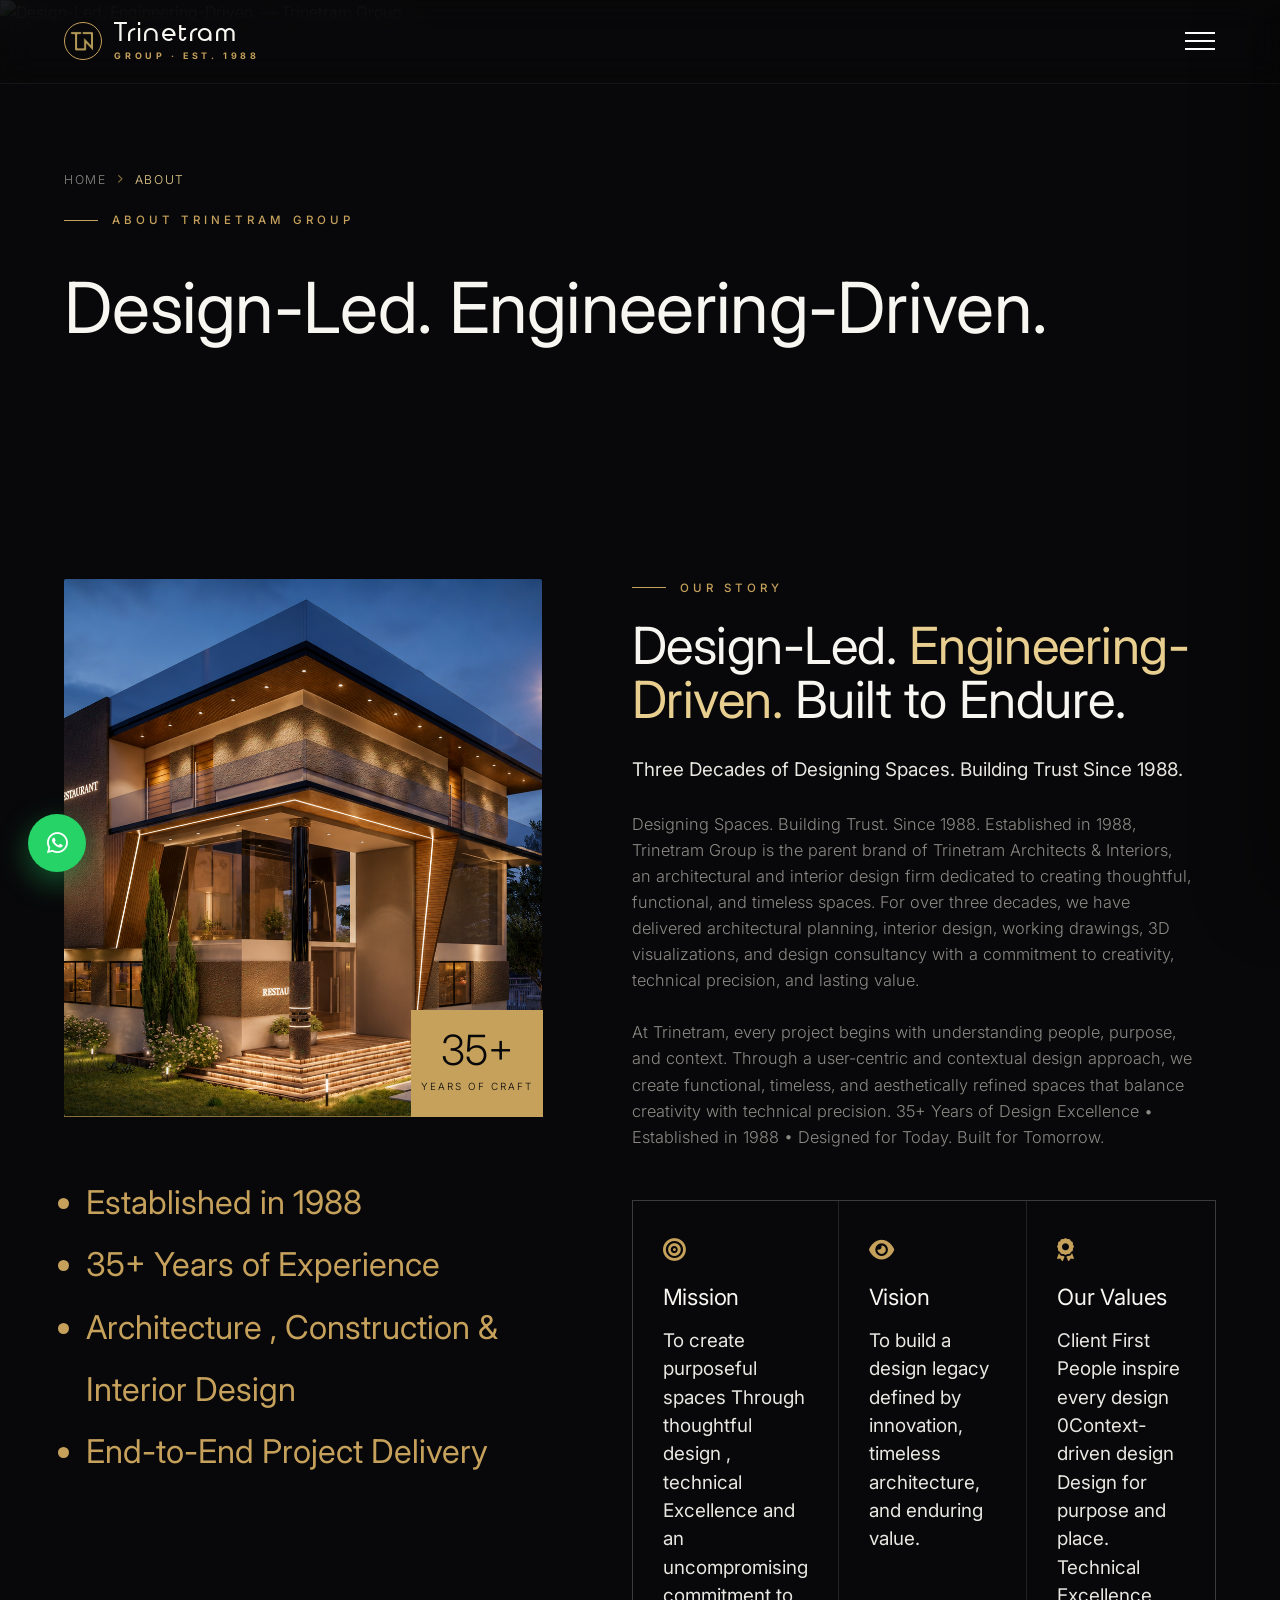
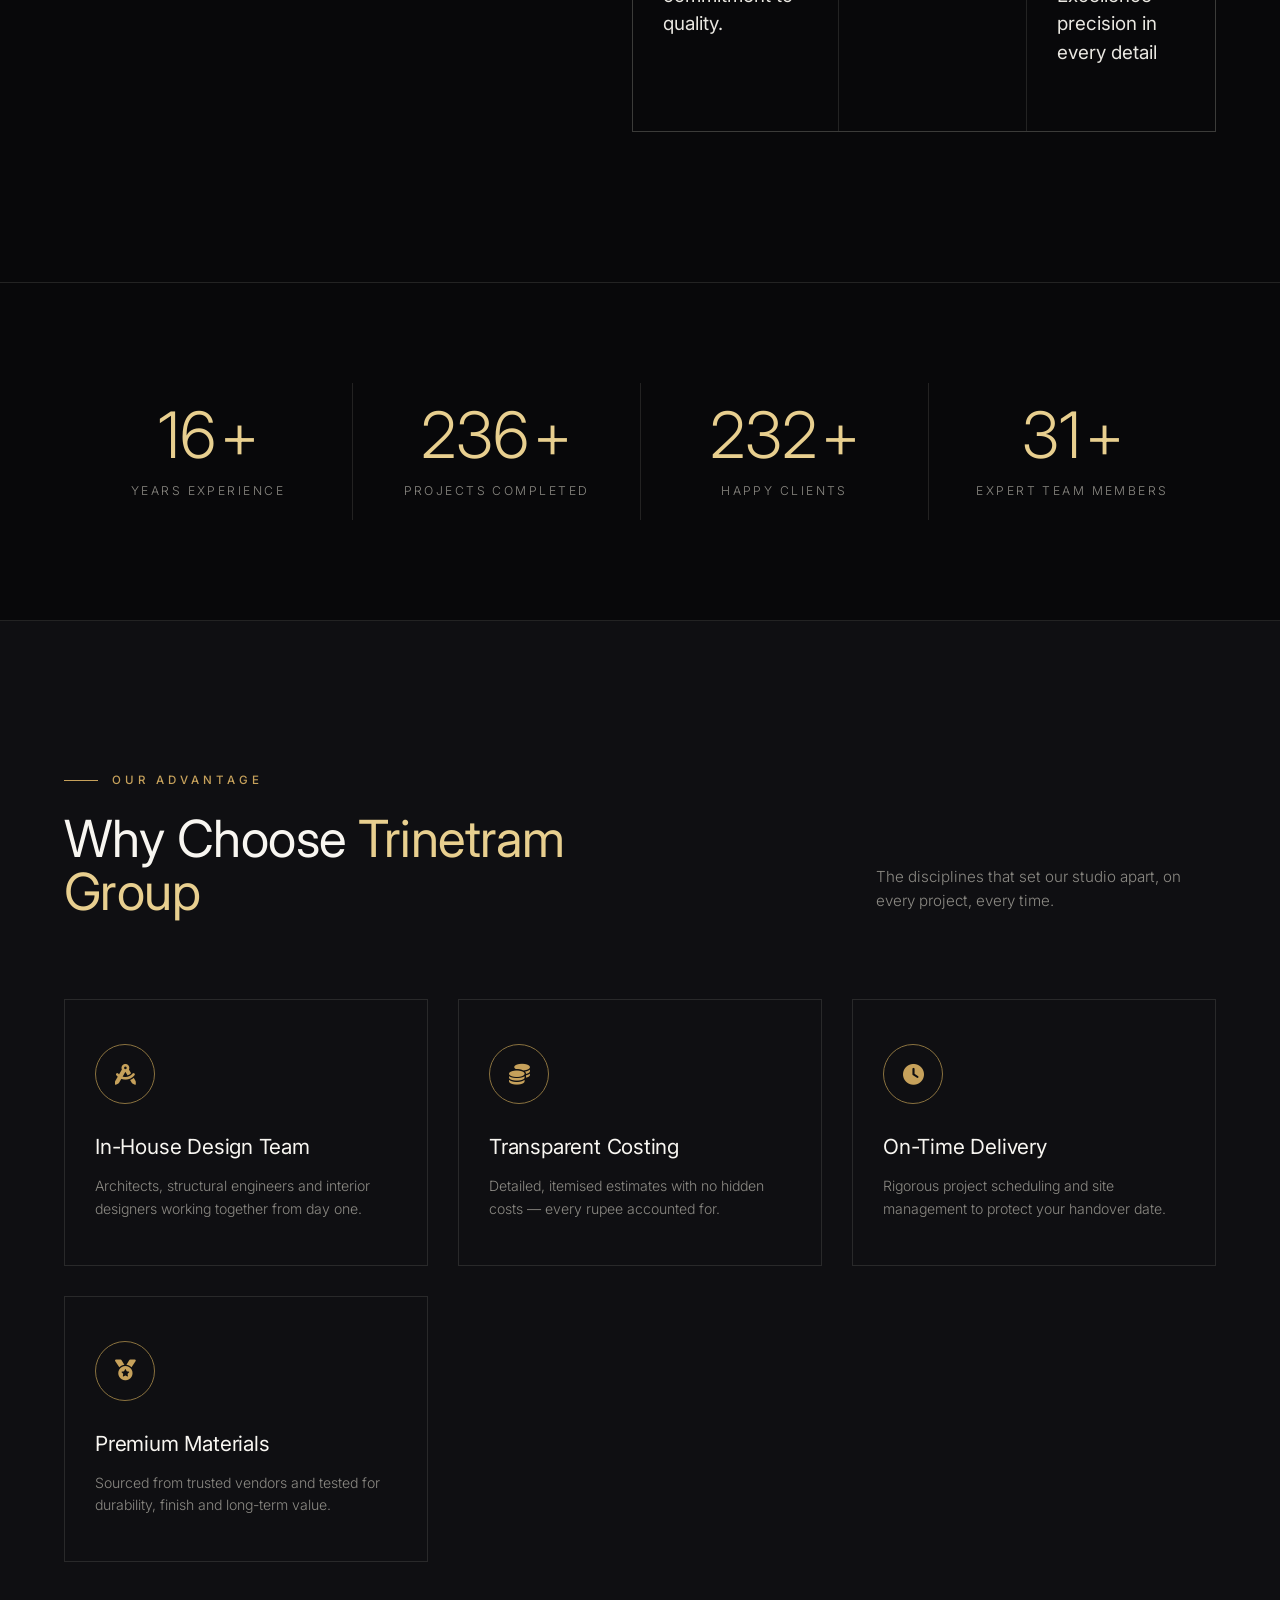
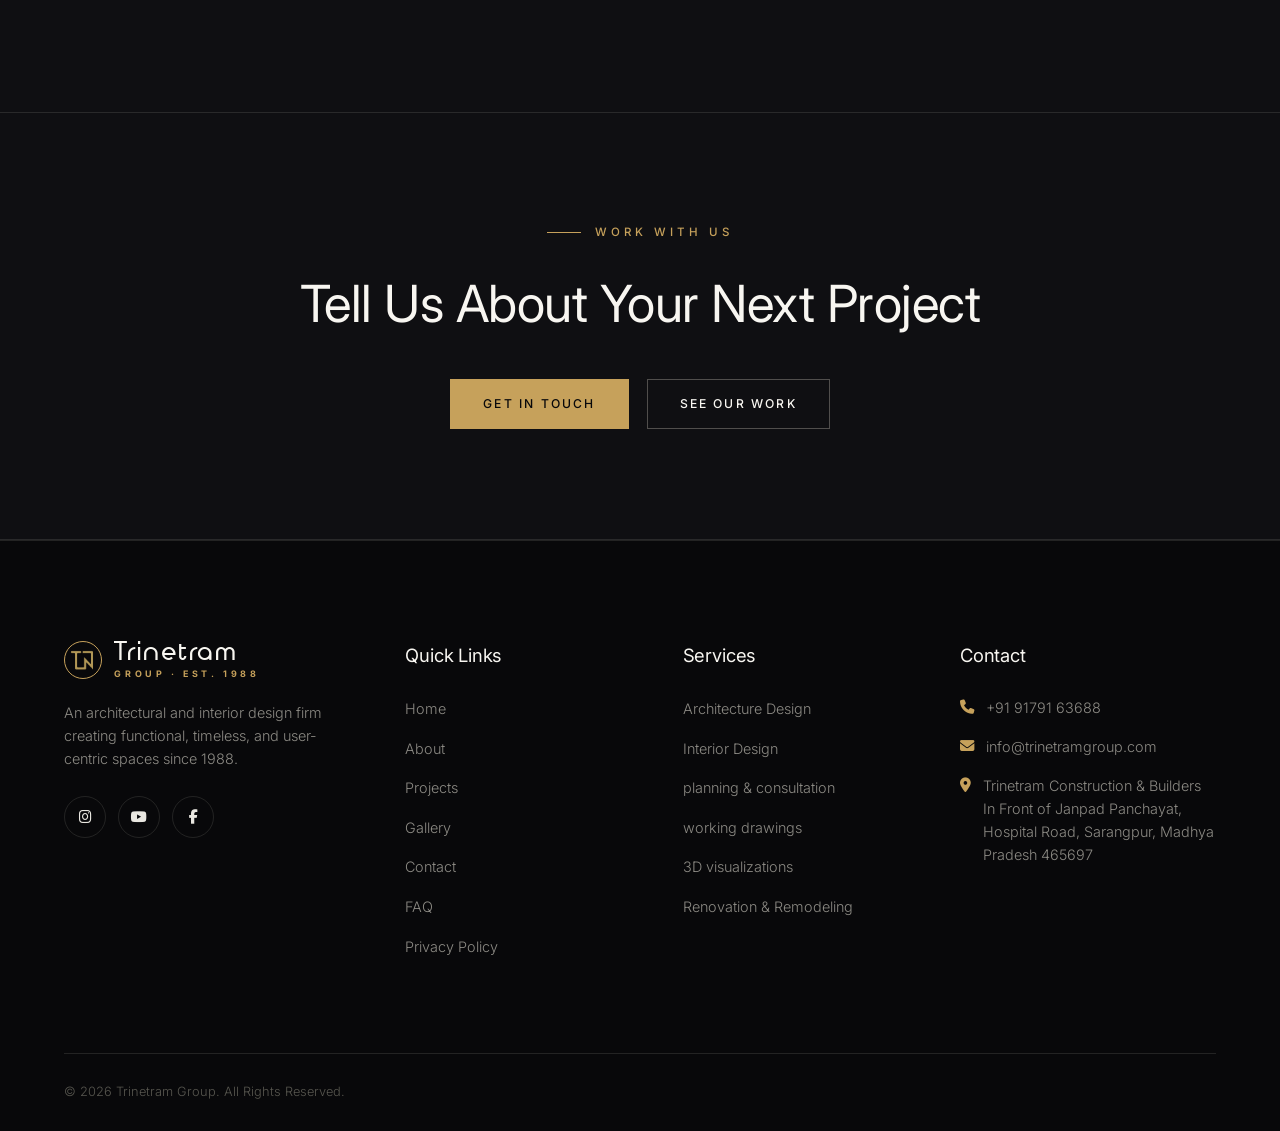
==== commit e9d6324c: "Replace image source in about.html" ====
--- a/about.html
+++ b/about.html
@@ -96,7 +96,7 @@
       <!-- LEFT COLUMN -->
 <div>
   <div class="about-media fade-in">
-    <img src="https://images.unsplash.com/photo-1487958449943-2429e8be8625?q=80&w=1400&auto=format&fit=crop" alt="Trinetram Group studio and site team at work">
+    <img src="images/about2.png.png" alt="Trinetram Group studio and site team at work">
     <div class="about-media-tag">
       <span class="num">35+</span>
       <span class="lbl">Years of Craft</span>
